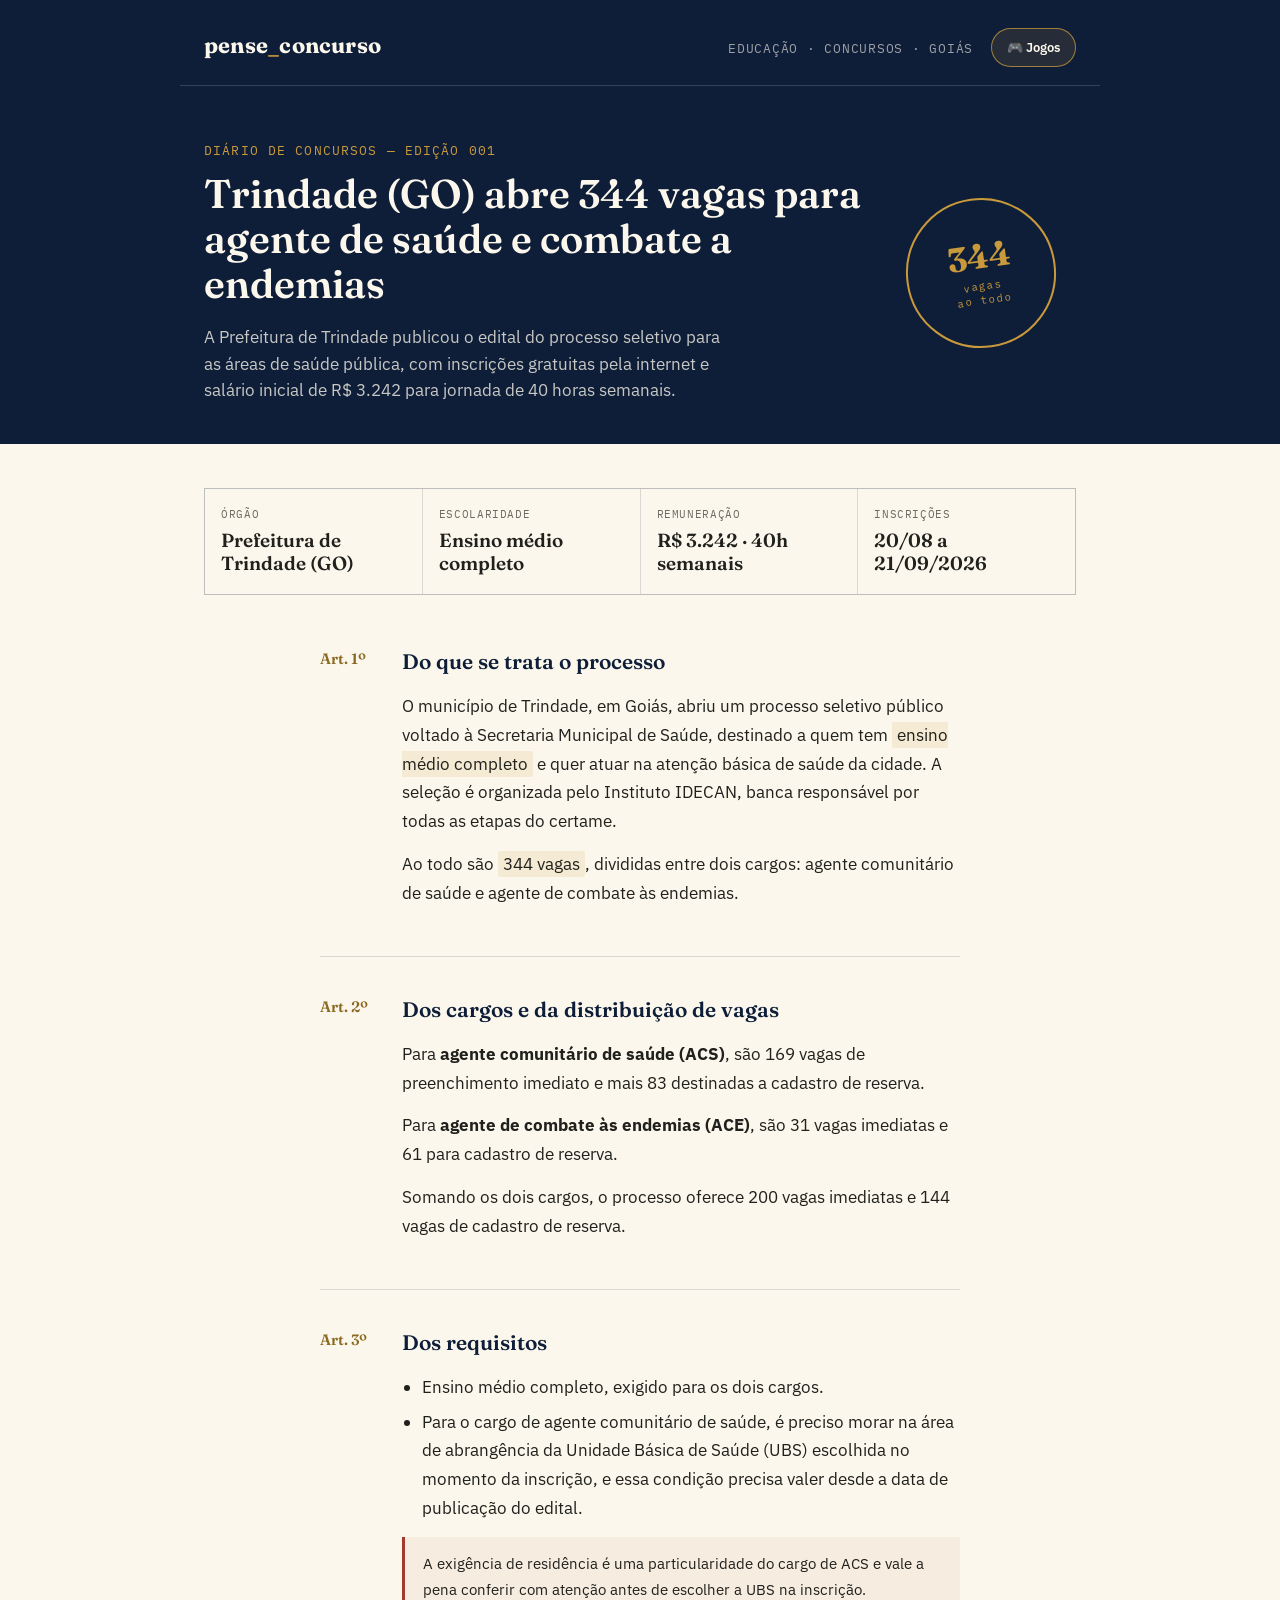
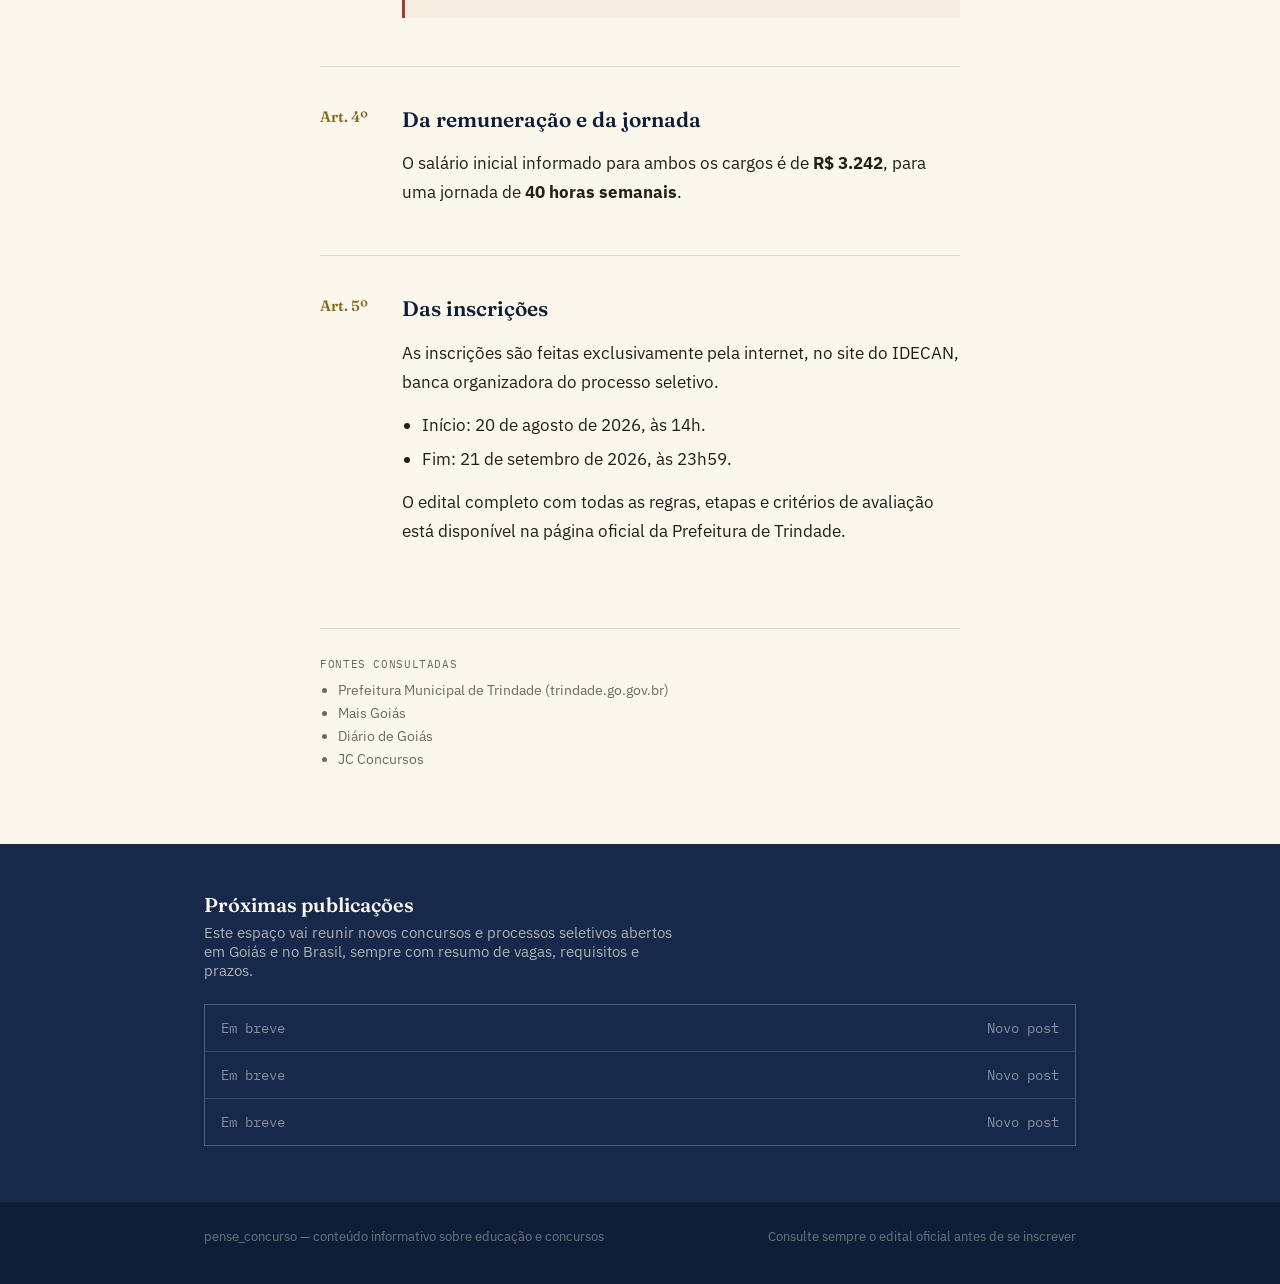
==== index.html @ c3becb6f "preview: botão para mural de jogos" ====
<!DOCTYPE html>
<html lang="pt-BR">
<head>
<meta charset="UTF-8">
<meta name="viewport" content="width=device-width, initial-scale=1.0">
<title>pense_concurso — Trindade (GO) abre 344 vagas para agentes de saúde</title>
<link rel="preconnect" href="https://fonts.googleapis.com">
<link rel="preconnect" href="https://fonts.gstatic.com" crossorigin>
<link href="https://fonts.googleapis.com/css2?family=Fraunces:opsz,wght@9..144,500;9..144,600;9..144,700&family=IBM+Plex+Sans:wght@400;500;600&family=IBM+Plex+Mono:wght@500&display=swap" rel="stylesheet">
<style>
  :root{
    --ink:#0F1E38;
    --ink-light:#16294A;
    --paper:#FBF7EC;
    --paper-dim:#F1ECDC;
    --gold:#C99A3B;
    --gold-dark:#8A6A22;
    --teal:#2F6F63;
    --stamp:#A23B2E;
    --text-dark:#20201C;
    --text-muted:#6B6A63;
    --rule: rgba(15,30,56,0.14);
  }
  *{box-sizing:border-box;}
  body{
    margin:0;
    background:var(--ink);
    color:var(--paper);
    font-family:'IBM Plex Sans', sans-serif;
  }
  a{color:inherit;}

  /* ---------- top bar ---------- */
  .topbar{
    max-width:920px;
    margin:0 auto;
    padding:28px 24px 18px;
    display:flex;
    align-items:baseline;
    justify-content:space-between;
    border-bottom:1px solid rgba(251,247,236,0.16);
  }
  .brand{
    font-family:'Fraunces', serif;
    font-weight:700;
    font-size:22px;
    letter-spacing:0.01em;
  }
  .brand span{color:var(--gold);}
  .top-actions{display:flex;align-items:center;gap:18px}
  .games-link{display:inline-flex;align-items:center;gap:8px;padding:10px 15px;border:1px solid rgba(201,154,59,.75);border-radius:999px;background:rgba(201,154,59,.12);color:var(--paper);font-size:13px;font-weight:600;text-decoration:none;white-space:nowrap;transition:background .15s,transform .15s}
  .games-link:hover,.games-link:focus-visible{background:rgba(201,154,59,.24);transform:translateY(-1px);outline:2px solid var(--gold);outline-offset:2px}
  .tagline{
    font-size:12.5px;
    color:rgba(251,247,236,0.6);
    font-family:'IBM Plex Mono', monospace;
    text-transform:uppercase;
    letter-spacing:0.06em;
  }

  /* ---------- hero ---------- */
  .hero{
    max-width:920px;
    margin:0 auto;
    padding:56px 24px 40px;
    display:grid;
    grid-template-columns:1fr 170px;
    gap:36px;
    align-items:center;
  }
  .eyebrow{
    font-family:'IBM Plex Mono', monospace;
    font-size:12.5px;
    letter-spacing:0.09em;
    text-transform:uppercase;
    color:var(--gold);
    margin:0 0 14px;
  }
  h1{
    font-family:'Fraunces', serif;
    font-weight:600;
    font-size:40px;
    line-height:1.12;
    margin:0 0 18px;
    color:var(--paper);
  }
  .dek{
    font-size:16.5px;
    line-height:1.6;
    color:rgba(251,247,236,0.78);
    margin:0;
    max-width:52ch;
  }
  .stamp{
    width:150px;
    height:150px;
    border-radius:50%;
    border:2.5px solid var(--gold);
    display:flex;
    flex-direction:column;
    align-items:center;
    justify-content:center;
    transform:rotate(-8deg);
    font-family:'IBM Plex Mono', monospace;
    color:var(--gold);
    text-align:center;
    flex-shrink:0;
  }
  .stamp .num{
    font-family:'Fraunces', serif;
    font-weight:700;
    font-size:34px;
    line-height:1;
  }
  .stamp .lbl{
    font-size:10.5px;
    letter-spacing:0.08em;
    margin-top:6px;
  }

  /* ---------- paper section ---------- */
  .paper{
    background:var(--paper);
    color:var(--text-dark);
  }
  .paper-inner{
    max-width:920px;
    margin:0 auto;
    padding:44px 24px 20px;
  }

  /* quick facts strip */
  .facts{
    display:grid;
    grid-template-columns:repeat(4,1fr);
    gap:1px;
    background:var(--rule);
    border:1px solid var(--rule);
    margin-bottom:48px;
  }
  .fact{
    background:var(--paper);
    padding:18px 16px;
  }
  .fact .k{
    font-family:'IBM Plex Mono', monospace;
    font-size:10.5px;
    letter-spacing:0.06em;
    text-transform:uppercase;
    color:var(--text-muted);
    margin-bottom:8px;
  }
  .fact .v{
    font-family:'Fraunces', serif;
    font-weight:600;
    font-size:19px;
    line-height:1.25;
  }

  /* article body, gazette style */
  .article{
    max-width:640px;
    margin:0 auto 8px;
    font-size:16.5px;
    line-height:1.75;
  }
  .article p{margin:0 0 22px;}
  .clause{
    display:grid;
    grid-template-columns:64px 1fr;
    gap:18px;
    margin-bottom:34px;
    padding-bottom:34px;
    border-bottom:1px solid var(--rule);
  }
  .clause:last-child{border-bottom:none;}
  .clause .art{
    font-family:'Fraunces', serif;
    font-weight:600;
    font-size:15px;
    color:var(--gold-dark);
    padding-top:3px;
  }
  .clause h2{
    font-family:'Fraunces', serif;
    font-weight:600;
    font-size:21px;
    margin:0 0 12px;
    color:var(--ink);
  }
  .clause p{margin:0 0 14px;}
  .clause ul{margin:0 0 14px;padding-left:20px;}
  .clause li{margin-bottom:6px;}
  .highlight{
    background:rgba(201,154,59,0.14);
    padding:2px 5px;
    border-radius:2px;
  }
  .callout{
    border-left:3px solid var(--stamp);
    background:rgba(162,59,46,0.06);
    padding:14px 18px;
    font-size:15px;
    color:var(--text-dark);
    margin:0 0 14px;
  }
  .callout b{color:var(--stamp);}

  /* sources */
  .sources{
    max-width:640px;
    margin:0 auto 56px;
    padding-top:28px;
    border-top:1px solid var(--rule);
  }
  .sources .k{
    font-family:'IBM Plex Mono', monospace;
    font-size:10.5px;
    letter-spacing:0.06em;
    text-transform:uppercase;
    color:var(--text-muted);
    margin-bottom:10px;
  }
  .sources ul{margin:0;padding-left:18px;font-size:13.5px;color:var(--text-muted);}
  .sources li{margin-bottom:5px;}

  /* upcoming */
  .upcoming{
    background:var(--ink-light);
    color:var(--paper);
  }
  .upcoming-inner{
    max-width:920px;
    margin:0 auto;
    padding:48px 24px 56px;
  }
  .upcoming h3{
    font-family:'Fraunces', serif;
    font-weight:600;
    font-size:20px;
    margin:0 0 6px;
  }
  .upcoming p{
    font-size:14.5px;
    color:rgba(251,247,236,0.66);
    margin:0 0 24px;
    max-width:52ch;
  }
  .ghost-list{
    display:grid;
    gap:1px;
    background:rgba(251,247,236,0.14);
    border:1px solid rgba(251,247,236,0.14);
  }
  .ghost-row{
    background:var(--ink-light);
    padding:14px 16px;
    display:flex;
    justify-content:space-between;
    font-size:13.5px;
    color:rgba(251,247,236,0.5);
    font-family:'IBM Plex Mono', monospace;
  }

  footer{
    max-width:920px;
    margin:0 auto;
    padding:26px 24px 40px;
    font-size:12.5px;
    color:rgba(251,247,236,0.4);
    display:flex;
    justify-content:space-between;
    flex-wrap:wrap;
    gap:10px;
  }

  @media (max-width:640px){
    .topbar{align-items:center;gap:12px}.top-actions{gap:10px}.tagline{font-size:10px}.games-link{padding:9px 11px;font-size:12px}.hero{grid-template-columns:1fr;}
    .stamp{transform:rotate(-6deg);width:120px;height:120px;}
    .stamp .num{font-size:26px;}
    h1{font-size:30px;}
    .facts{grid-template-columns:repeat(2,1fr);}
    .clause{grid-template-columns:1fr;gap:6px;}
  }
</style>
</head>
<body>

  <div class="topbar">
    <div>
      <div class="brand">pense<span>_</span>concurso</div>
    </div>
    <div class="top-actions">
      <div class="tagline">Educação · Concursos · Goiás</div>
      <a class="games-link" href="https://pense-concurso-link-bio-git-preview-mural-jo-bfaecd-fenix-blast.vercel.app/" target="_blank" rel="noopener noreferrer">🎮 Jogos</a>
    </div>
  </div>

  <div class="hero">
    <div>
      <p class="eyebrow">Diário de concursos — edição 001</p>
      <h1>Trindade (GO) abre 344 vagas para agente de saúde e combate a endemias</h1>
      <p class="dek">A Prefeitura de Trindade publicou o edital do processo seletivo para as áreas de saúde pública, com inscrições gratuitas pela internet e salário inicial de R$ 3.242 para jornada de 40 horas semanais.</p>
    </div>
    <div class="stamp">
      <div class="num">344</div>
      <div class="lbl">vagas<br>ao todo</div>
    </div>
  </div>

  <div class="paper">
    <div class="paper-inner">

      <div class="facts">
        <div class="fact"><div class="k">Órgão</div><div class="v">Prefeitura de Trindade (GO)</div></div>
        <div class="fact"><div class="k">Escolaridade</div><div class="v">Ensino médio completo</div></div>
        <div class="fact"><div class="k">Remuneração</div><div class="v">R$ 3.242 · 40h semanais</div></div>
        <div class="fact"><div class="k">Inscrições</div><div class="v">20/08 a 21/09/2026</div></div>
      </div>

      <div class="article">

        <div class="clause">
          <div class="art">Art. 1º</div>
          <div>
            <h2>Do que se trata o processo</h2>
            <p>O município de Trindade, em Goiás, abriu um processo seletivo público voltado à Secretaria Municipal de Saúde, destinado a quem tem <span class="highlight">ensino médio completo</span> e quer atuar na atenção básica de saúde da cidade. A seleção é organizada pelo Instituto IDECAN, banca responsável por todas as etapas do certame.</p>
            <p>Ao todo são <span class="highlight">344 vagas</span>, divididas entre dois cargos: agente comunitário de saúde e agente de combate às endemias.</p>
          </div>
        </div>

        <div class="clause">
          <div class="art">Art. 2º</div>
          <div>
            <h2>Dos cargos e da distribuição de vagas</h2>
            <p>Para <b>agente comunitário de saúde (ACS)</b>, são 169 vagas de preenchimento imediato e mais 83 destinadas a cadastro de reserva.</p>
            <p>Para <b>agente de combate às endemias (ACE)</b>, são 31 vagas imediatas e 61 para cadastro de reserva.</p>
            <p>Somando os dois cargos, o processo oferece 200 vagas imediatas e 144 vagas de cadastro de reserva.</p>
          </div>
        </div>

        <div class="clause">
          <div class="art">Art. 3º</div>
          <div>
            <h2>Dos requisitos</h2>
            <ul>
              <li>Ensino médio completo, exigido para os dois cargos.</li>
              <li>Para o cargo de agente comunitário de saúde, é preciso morar na área de abrangência da Unidade Básica de Saúde (UBS) escolhida no momento da inscrição, e essa condição precisa valer desde a data de publicação do edital.</li>
            </ul>
            <div class="callout">A exigência de residência é uma particularidade do cargo de ACS e vale a pena conferir com atenção antes de escolher a UBS na inscrição.</div>
          </div>
        </div>

        <div class="clause">
          <div class="art">Art. 4º</div>
          <div>
            <h2>Da remuneração e da jornada</h2>
            <p>O salário inicial informado para ambos os cargos é de <b>R$ 3.242</b>, para uma jornada de <b>40 horas semanais</b>.</p>
          </div>
        </div>

        <div class="clause">
          <div class="art">Art. 5º</div>
          <div>
            <h2>Das inscrições</h2>
            <p>As inscrições são feitas exclusivamente pela internet, no site do IDECAN, banca organizadora do processo seletivo.</p>
            <ul>
              <li>Início: 20 de agosto de 2026, às 14h.</li>
              <li>Fim: 21 de setembro de 2026, às 23h59.</li>
            </ul>
            <p>O edital completo com todas as regras, etapas e critérios de avaliação está disponível na página oficial da Prefeitura de Trindade.</p>
          </div>
        </div>

      </div>

      <div class="sources">
        <div class="k">Fontes consultadas</div>
        <ul>
          <li>Prefeitura Municipal de Trindade (trindade.go.gov.br)</li>
          <li>Mais Goiás</li>
          <li>Diário de Goiás</li>
          <li>JC Concursos</li>
        </ul>
      </div>

    </div>
  </div>

  <div class="upcoming">
    <div class="upcoming-inner">
      <h3>Próximas publicações</h3>
      <p>Este espaço vai reunir novos concursos e processos seletivos abertos em Goiás e no Brasil, sempre com resumo de vagas, requisitos e prazos.</p>
      <div class="ghost-list">
        <div class="ghost-row"><span>Em breve</span><span>Novo post</span></div>
        <div class="ghost-row"><span>Em breve</span><span>Novo post</span></div>
        <div class="ghost-row"><span>Em breve</span><span>Novo post</span></div>
      </div>
    </div>
  </div>

  <footer>
    <span>pense_concurso — conteúdo informativo sobre educação e concursos</span>
    <span>Consulte sempre o edital oficial antes de se inscrever</span>
  </footer>

</body>
</html>
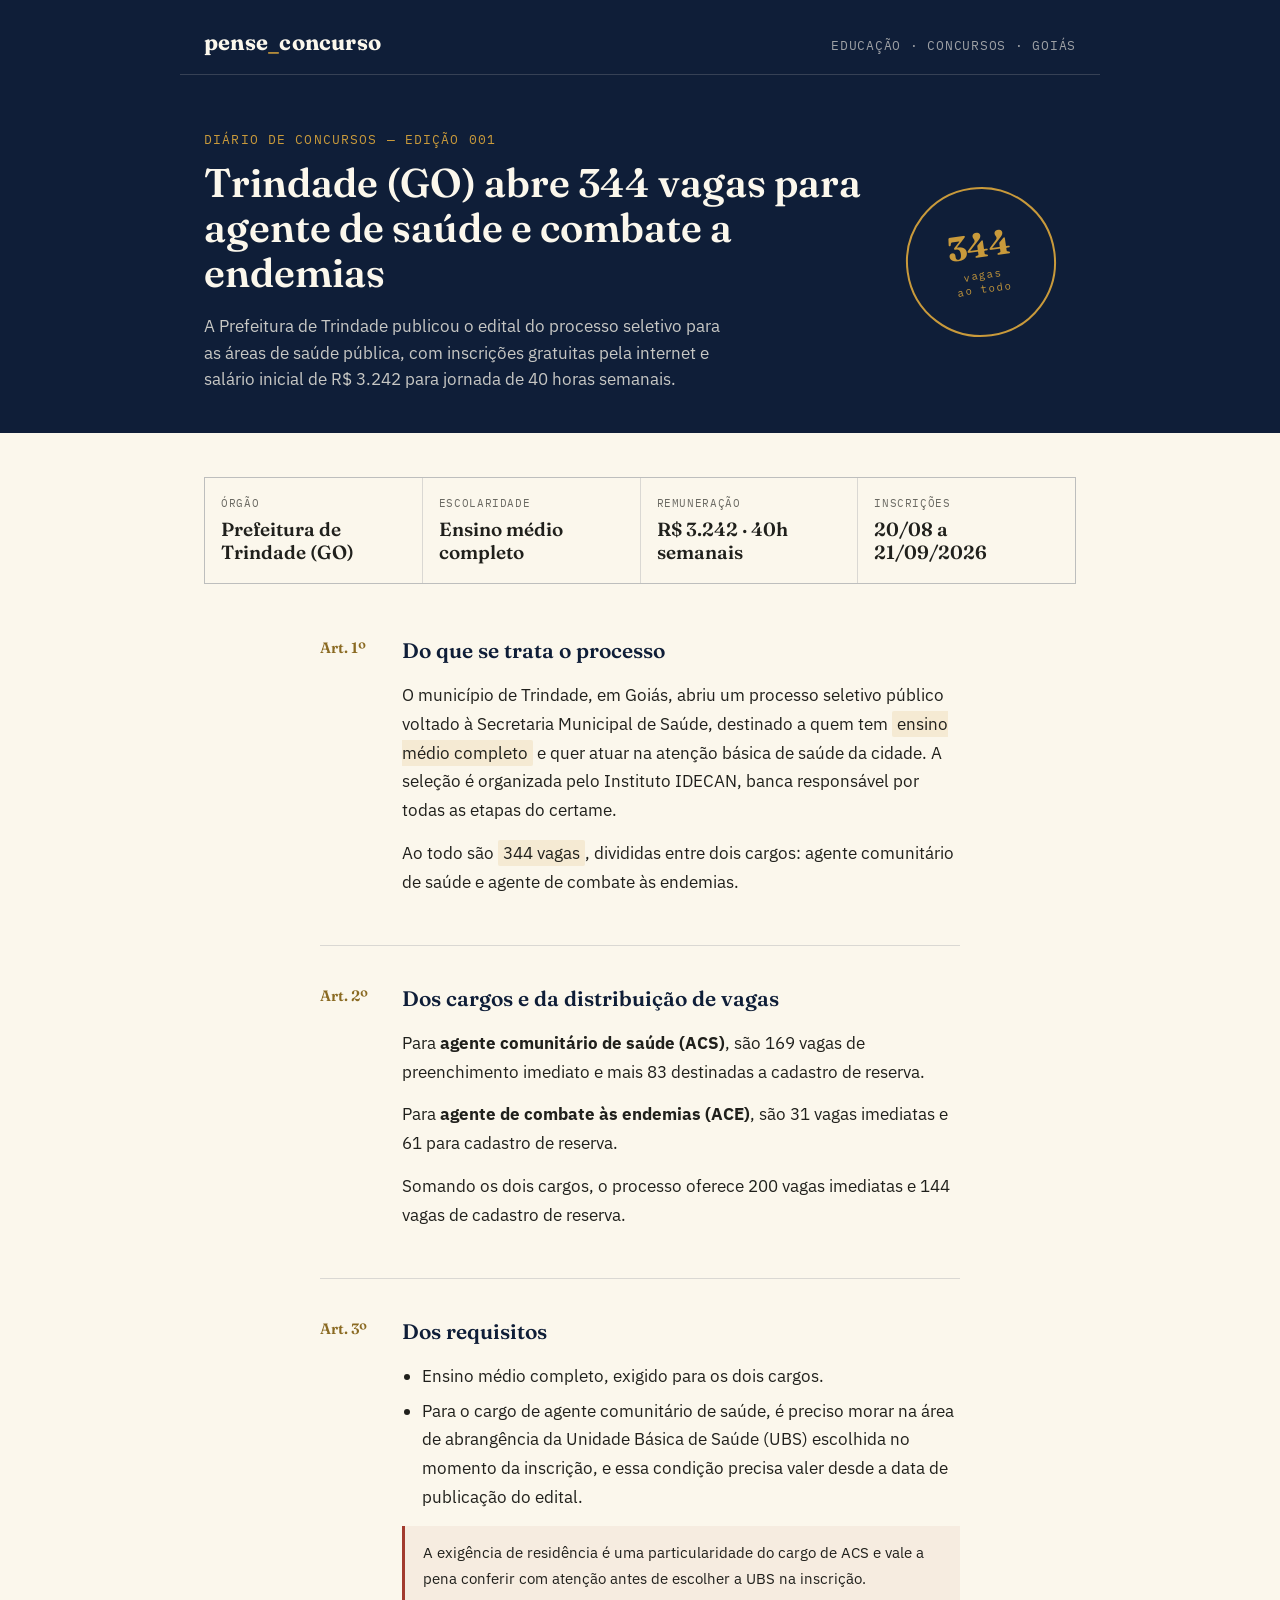
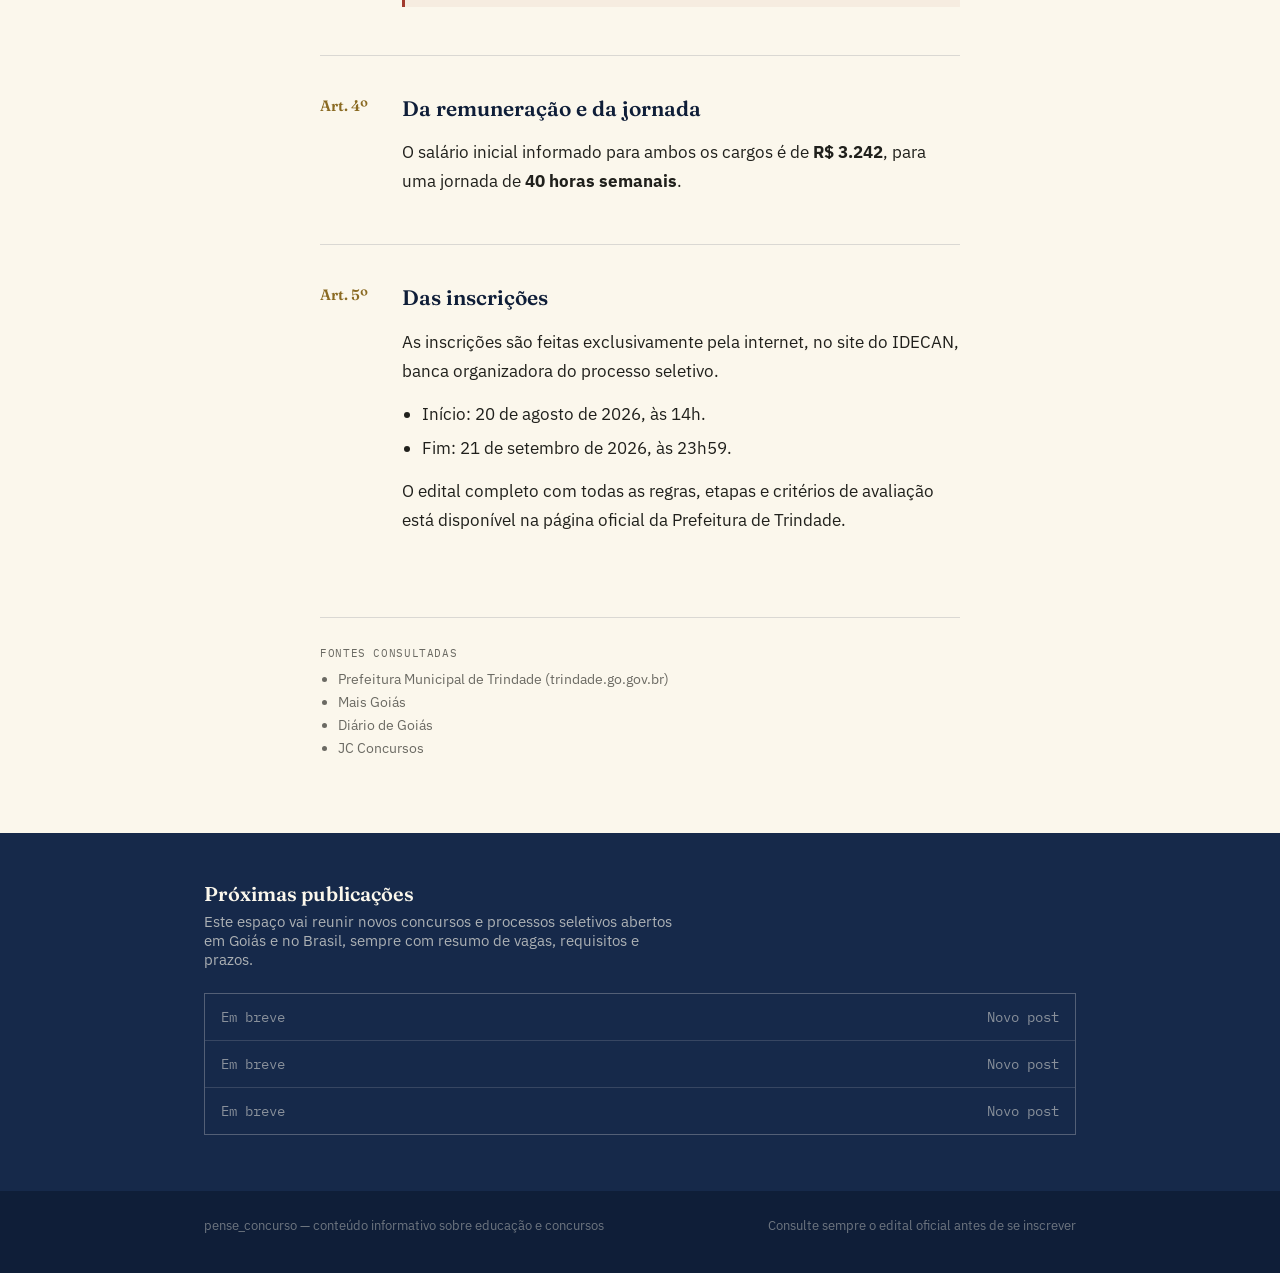
==== commit 096f4e34: "Add Cloudflare Web Analytics beacon" ====
--- a/index.html
+++ b/index.html
@@ -47,9 +47,6 @@
     letter-spacing:0.01em;
   }
   .brand span{color:var(--gold);}
-  .top-actions{display:flex;align-items:center;gap:18px}
-  .games-link{display:inline-flex;align-items:center;gap:8px;padding:10px 15px;border:1px solid rgba(201,154,59,.75);border-radius:999px;background:rgba(201,154,59,.12);color:var(--paper);font-size:13px;font-weight:600;text-decoration:none;white-space:nowrap;transition:background .15s,transform .15s}
-  .games-link:hover,.games-link:focus-visible{background:rgba(201,154,59,.24);transform:translateY(-1px);outline:2px solid var(--gold);outline-offset:2px}
   .tagline{
     font-size:12.5px;
     color:rgba(251,247,236,0.6);
@@ -275,7 +272,7 @@
   }
 
   @media (max-width:640px){
-    .topbar{align-items:center;gap:12px}.top-actions{gap:10px}.tagline{font-size:10px}.games-link{padding:9px 11px;font-size:12px}.hero{grid-template-columns:1fr;}
+    .hero{grid-template-columns:1fr;}
     .stamp{transform:rotate(-6deg);width:120px;height:120px;}
     .stamp .num{font-size:26px;}
     h1{font-size:30px;}
@@ -283,6 +280,7 @@
     .clause{grid-template-columns:1fr;gap:6px;}
   }
 </style>
+<!-- Cloudflare Web Analytics --><script type='module' src='https://static.cloudflareinsights.com/beacon.min.js' data-cf-beacon='{"token": "49c7e5d6283848708173839c3e692943"}'></script><!-- End Cloudflare Web Analytics -->
 </head>
 <body>
 
@@ -290,10 +288,7 @@
     <div>
       <div class="brand">pense<span>_</span>concurso</div>
     </div>
-    <div class="top-actions">
-      <div class="tagline">Educação · Concursos · Goiás</div>
-      <a class="games-link" href="https://pense-concurso-link-bio-git-preview-mural-jo-bfaecd-fenix-blast.vercel.app/" target="_blank" rel="noopener noreferrer">🎮 Jogos</a>
-    </div>
+    <div class="tagline">Educação · Concursos · Goiás</div>
   </div>
 
   <div class="hero">
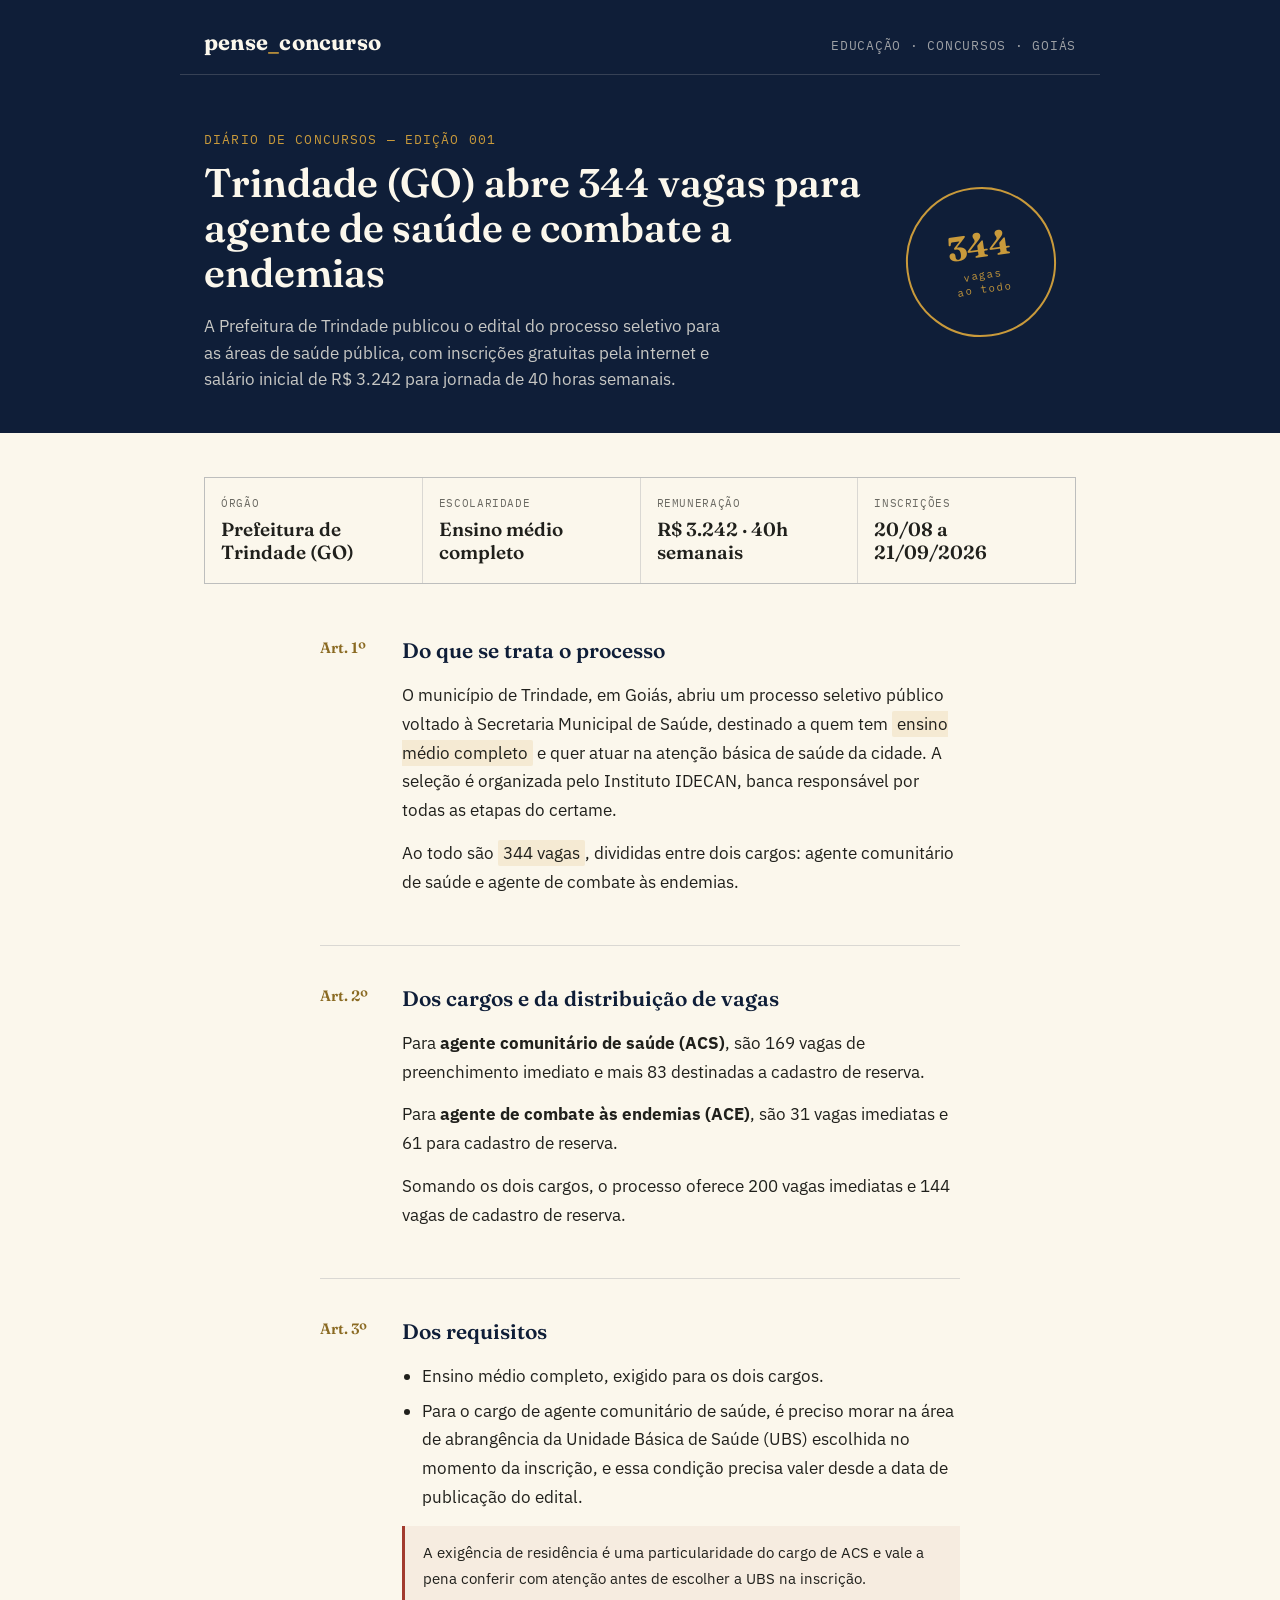
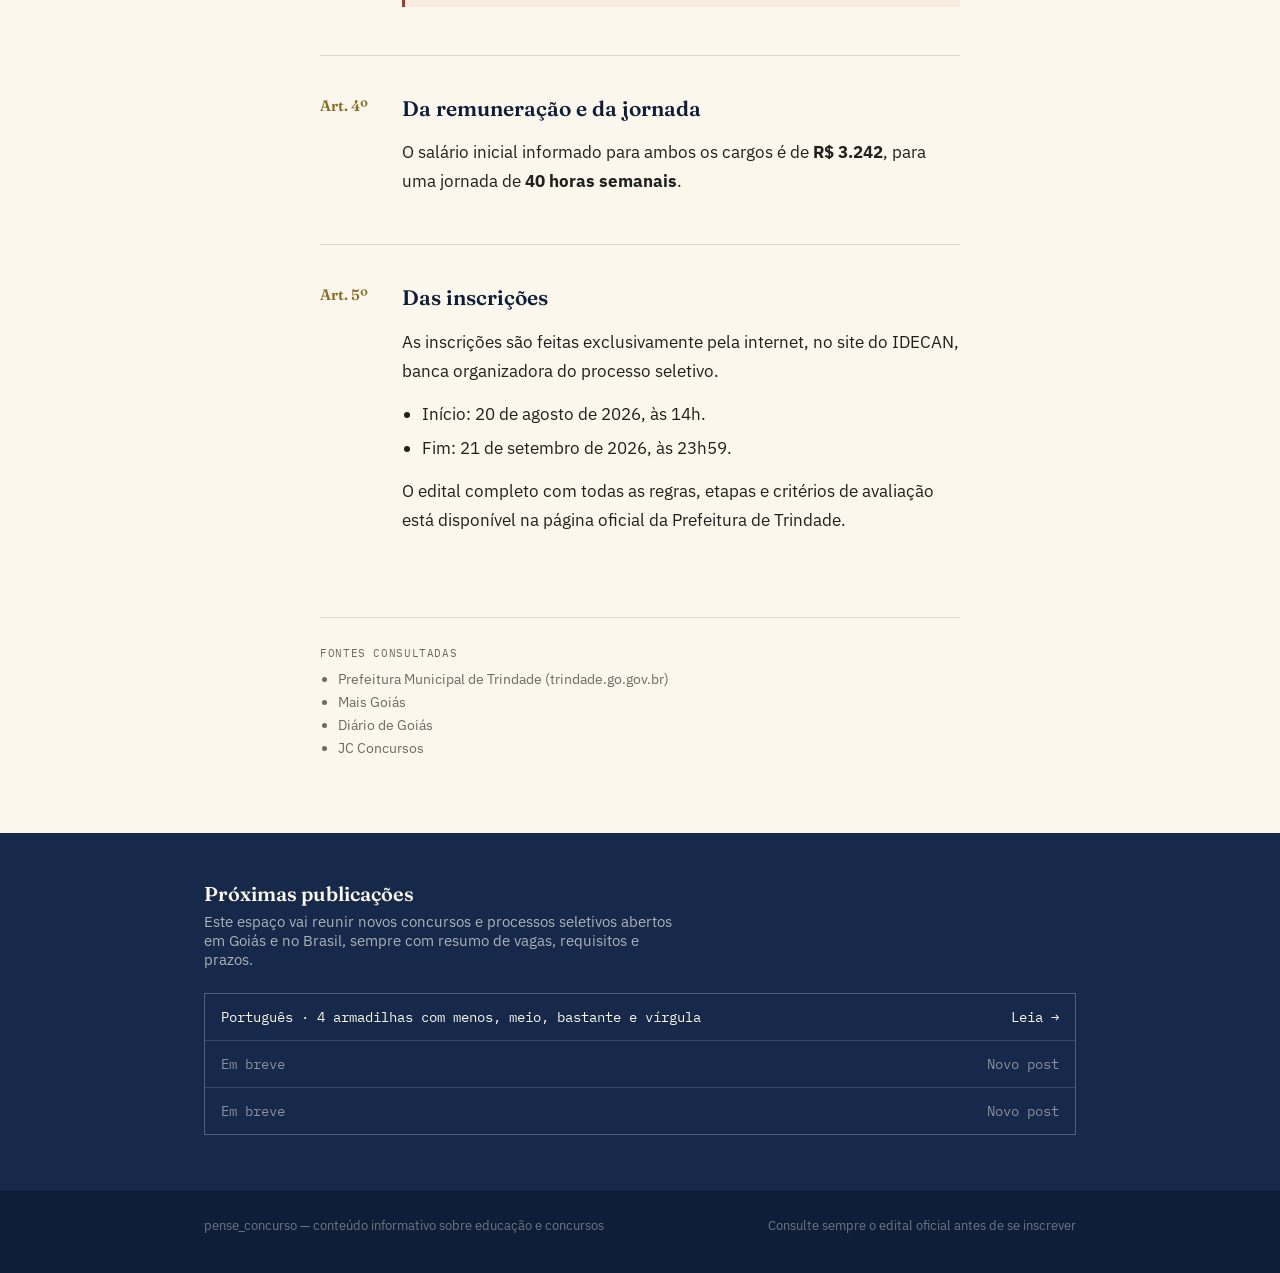
==== commit dcf008c1: "Add Portuguese grammar article for concursos" ====
--- a/index.html
+++ b/index.html
@@ -254,10 +254,15 @@
     padding:14px 16px;
     display:flex;
     justify-content:space-between;
+    gap:12px;
     font-size:13.5px;
     color:rgba(251,247,236,0.5);
     font-family:'IBM Plex Mono', monospace;
   }
+  .ghost-row.article-link{color:var(--paper);text-decoration:none;}
+  .ghost-row.article-link span:first-child{min-width:0;}
+  .ghost-row.article-link:hover{color:var(--gold);}
+  .ghost-row.article-link:focus-visible{outline:2px solid var(--gold);outline-offset:3px;}
 
   footer{
     max-width:920px;
@@ -387,7 +392,7 @@
       <h3>Próximas publicações</h3>
       <p>Este espaço vai reunir novos concursos e processos seletivos abertos em Goiás e no Brasil, sempre com resumo de vagas, requisitos e prazos.</p>
       <div class="ghost-list">
-        <div class="ghost-row"><span>Em breve</span><span>Novo post</span></div>
+        <a class="ghost-row article-link" href="adverbios-concursos.html"><span>Português · 4 armadilhas com menos, meio, bastante e vírgula</span><span>Leia →</span></a>
         <div class="ghost-row"><span>Em breve</span><span>Novo post</span></div>
         <div class="ghost-row"><span>Em breve</span><span>Novo post</span></div>
       </div>
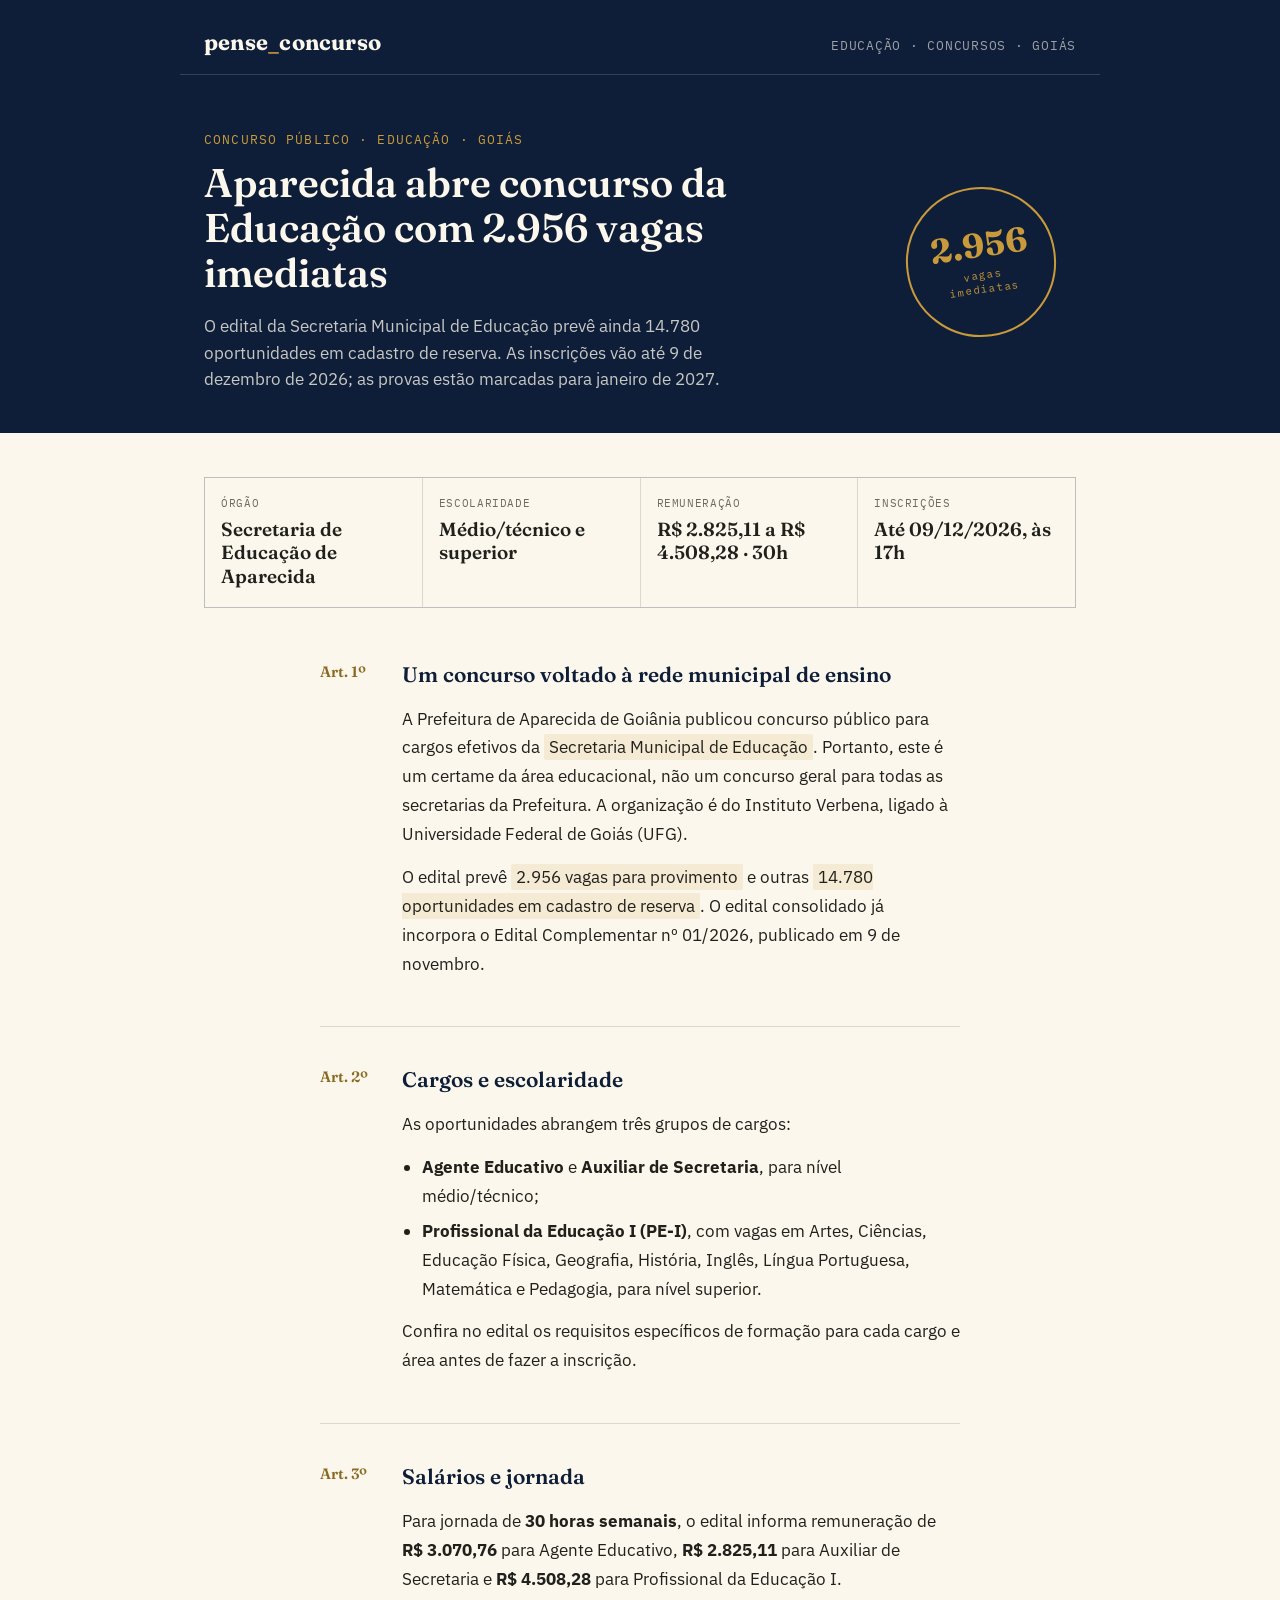
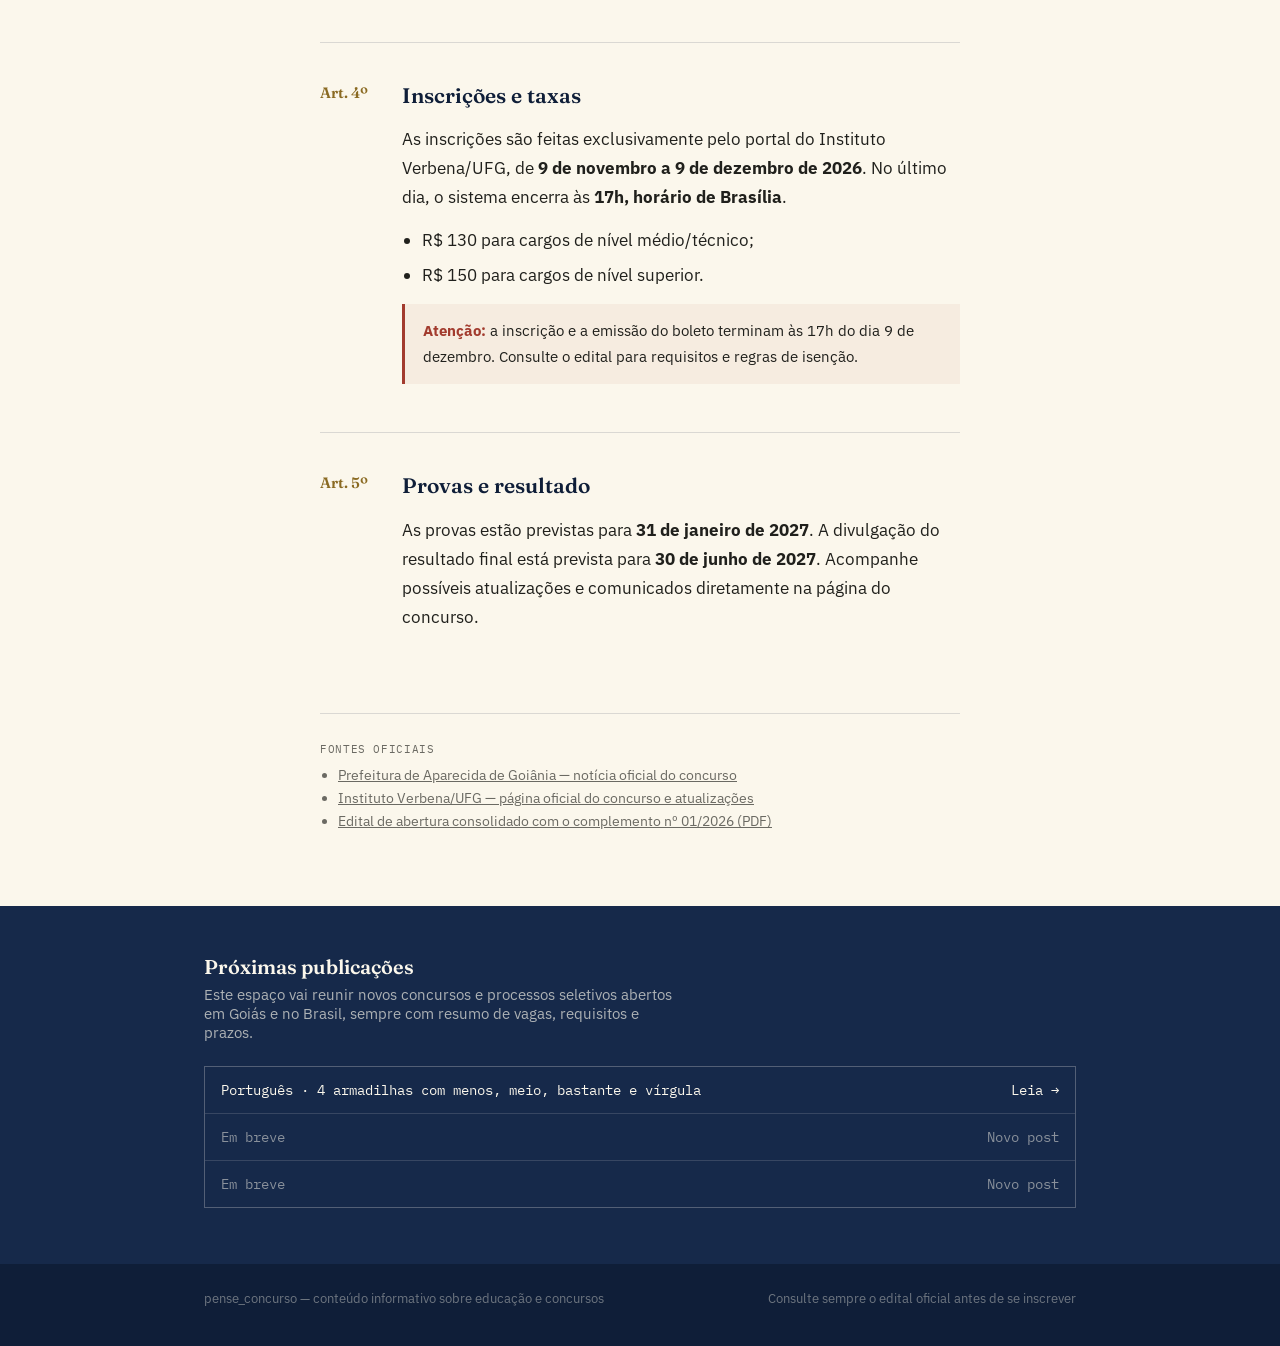
==== commit 1c7b0ff4: "Replace Trindade news with Aparecida education contest" ====
--- a/index.html
+++ b/index.html
@@ -3,7 +3,7 @@
 <head>
 <meta charset="UTF-8">
 <meta name="viewport" content="width=device-width, initial-scale=1.0">
-<title>pense_concurso — Trindade (GO) abre 344 vagas para agentes de saúde</title>
+<title>Concurso da Educação de Aparecida de Goiânia — Pense Concurso</title>
 <link rel="preconnect" href="https://fonts.googleapis.com">
 <link rel="preconnect" href="https://fonts.gstatic.com" crossorigin>
 <link href="https://fonts.googleapis.com/css2?family=Fraunces:opsz,wght@9..144,500;9..144,600;9..144,700&family=IBM+Plex+Sans:wght@400;500;600&family=IBM+Plex+Mono:wght@500&display=swap" rel="stylesheet">
@@ -298,13 +298,13 @@
 
   <div class="hero">
     <div>
-      <p class="eyebrow">Diário de concursos — edição 001</p>
-      <h1>Trindade (GO) abre 344 vagas para agente de saúde e combate a endemias</h1>
-      <p class="dek">A Prefeitura de Trindade publicou o edital do processo seletivo para as áreas de saúde pública, com inscrições gratuitas pela internet e salário inicial de R$ 3.242 para jornada de 40 horas semanais.</p>
+      <p class="eyebrow">Concurso público · Educação · Goiás</p>
+      <h1>Aparecida abre concurso da Educação com 2.956 vagas imediatas</h1>
+      <p class="dek">O edital da Secretaria Municipal de Educação prevê ainda 14.780 oportunidades em cadastro de reserva. As inscrições vão até 9 de dezembro de 2026; as provas estão marcadas para janeiro de 2027.</p>
     </div>
     <div class="stamp">
-      <div class="num">344</div>
-      <div class="lbl">vagas<br>ao todo</div>
+      <div class="num">2.956</div>
+      <div class="lbl">vagas<br>imediatas</div>
     </div>
   </div>
 
@@ -312,10 +312,10 @@
     <div class="paper-inner">
 
       <div class="facts">
-        <div class="fact"><div class="k">Órgão</div><div class="v">Prefeitura de Trindade (GO)</div></div>
-        <div class="fact"><div class="k">Escolaridade</div><div class="v">Ensino médio completo</div></div>
-        <div class="fact"><div class="k">Remuneração</div><div class="v">R$ 3.242 · 40h semanais</div></div>
-        <div class="fact"><div class="k">Inscrições</div><div class="v">20/08 a 21/09/2026</div></div>
+        <div class="fact"><div class="k">Órgão</div><div class="v">Secretaria de Educação de Aparecida</div></div>
+        <div class="fact"><div class="k">Escolaridade</div><div class="v">Médio/técnico e superior</div></div>
+        <div class="fact"><div class="k">Remuneração</div><div class="v">R$ 2.825,11 a R$ 4.508,28 · 30h</div></div>
+        <div class="fact"><div class="k">Inscrições</div><div class="v">Até 09/12/2026, às 17h</div></div>
       </div>
 
       <div class="article">
@@ -323,64 +323,62 @@
         <div class="clause">
           <div class="art">Art. 1º</div>
           <div>
-            <h2>Do que se trata o processo</h2>
-            <p>O município de Trindade, em Goiás, abriu um processo seletivo público voltado à Secretaria Municipal de Saúde, destinado a quem tem <span class="highlight">ensino médio completo</span> e quer atuar na atenção básica de saúde da cidade. A seleção é organizada pelo Instituto IDECAN, banca responsável por todas as etapas do certame.</p>
-            <p>Ao todo são <span class="highlight">344 vagas</span>, divididas entre dois cargos: agente comunitário de saúde e agente de combate às endemias.</p>
+            <h2>Um concurso voltado à rede municipal de ensino</h2>
+            <p>A Prefeitura de Aparecida de Goiânia publicou concurso público para cargos efetivos da <span class="highlight">Secretaria Municipal de Educação</span>. Portanto, este é um certame da área educacional, não um concurso geral para todas as secretarias da Prefeitura. A organização é do Instituto Verbena, ligado à Universidade Federal de Goiás (UFG).</p>
+            <p>O edital prevê <span class="highlight">2.956 vagas para provimento</span> e outras <span class="highlight">14.780 oportunidades em cadastro de reserva</span>. O edital consolidado já incorpora o Edital Complementar nº 01/2026, publicado em 9 de novembro.</p>
           </div>
         </div>
 
         <div class="clause">
           <div class="art">Art. 2º</div>
           <div>
-            <h2>Dos cargos e da distribuição de vagas</h2>
-            <p>Para <b>agente comunitário de saúde (ACS)</b>, são 169 vagas de preenchimento imediato e mais 83 destinadas a cadastro de reserva.</p>
-            <p>Para <b>agente de combate às endemias (ACE)</b>, são 31 vagas imediatas e 61 para cadastro de reserva.</p>
-            <p>Somando os dois cargos, o processo oferece 200 vagas imediatas e 144 vagas de cadastro de reserva.</p>
+            <h2>Cargos e escolaridade</h2>
+            <p>As oportunidades abrangem três grupos de cargos:</p>
+            <ul>
+              <li><b>Agente Educativo</b> e <b>Auxiliar de Secretaria</b>, para nível médio/técnico;</li>
+              <li><b>Profissional da Educação I (PE-I)</b>, com vagas em Artes, Ciências, Educação Física, Geografia, História, Inglês, Língua Portuguesa, Matemática e Pedagogia, para nível superior.</li>
+            </ul>
+            <p>Confira no edital os requisitos específicos de formação para cada cargo e área antes de fazer a inscrição.</p>
           </div>
         </div>
 
         <div class="clause">
           <div class="art">Art. 3º</div>
           <div>
-            <h2>Dos requisitos</h2>
-            <ul>
-              <li>Ensino médio completo, exigido para os dois cargos.</li>
-              <li>Para o cargo de agente comunitário de saúde, é preciso morar na área de abrangência da Unidade Básica de Saúde (UBS) escolhida no momento da inscrição, e essa condição precisa valer desde a data de publicação do edital.</li>
-            </ul>
-            <div class="callout">A exigência de residência é uma particularidade do cargo de ACS e vale a pena conferir com atenção antes de escolher a UBS na inscrição.</div>
+            <h2>Salários e jornada</h2>
+            <p>Para jornada de <b>30 horas semanais</b>, o edital informa remuneração de <b>R$ 3.070,76</b> para Agente Educativo, <b>R$ 2.825,11</b> para Auxiliar de Secretaria e <b>R$ 4.508,28</b> para Profissional da Educação I.</p>
           </div>
         </div>
 
         <div class="clause">
           <div class="art">Art. 4º</div>
           <div>
-            <h2>Da remuneração e da jornada</h2>
-            <p>O salário inicial informado para ambos os cargos é de <b>R$ 3.242</b>, para uma jornada de <b>40 horas semanais</b>.</p>
+            <h2>Inscrições e taxas</h2>
+            <p>As inscrições são feitas exclusivamente pelo portal do Instituto Verbena/UFG, de <b>9 de novembro a 9 de dezembro de 2026</b>. No último dia, o sistema encerra às <b>17h, horário de Brasília</b>.</p>
+            <ul>
+              <li>R$ 130 para cargos de nível médio/técnico;</li>
+              <li>R$ 150 para cargos de nível superior.</li>
+            </ul>
+            <div class="callout"><b>Atenção:</b> a inscrição e a emissão do boleto terminam às 17h do dia 9 de dezembro. Consulte o edital para requisitos e regras de isenção.</div>
           </div>
         </div>
 
         <div class="clause">
           <div class="art">Art. 5º</div>
           <div>
-            <h2>Das inscrições</h2>
-            <p>As inscrições são feitas exclusivamente pela internet, no site do IDECAN, banca organizadora do processo seletivo.</p>
-            <ul>
-              <li>Início: 20 de agosto de 2026, às 14h.</li>
-              <li>Fim: 21 de setembro de 2026, às 23h59.</li>
-            </ul>
-            <p>O edital completo com todas as regras, etapas e critérios de avaliação está disponível na página oficial da Prefeitura de Trindade.</p>
+            <h2>Provas e resultado</h2>
+            <p>As provas estão previstas para <b>31 de janeiro de 2027</b>. A divulgação do resultado final está prevista para <b>30 de junho de 2027</b>. Acompanhe possíveis atualizações e comunicados diretamente na página do concurso.</p>
           </div>
         </div>
 
       </div>
 
       <div class="sources">
-        <div class="k">Fontes consultadas</div>
+        <div class="k">Fontes oficiais</div>
         <ul>
-          <li>Prefeitura Municipal de Trindade (trindade.go.gov.br)</li>
-          <li>Mais Goiás</li>
-          <li>Diário de Goiás</li>
-          <li>JC Concursos</li>
+          <li><a href="https://aparecida.go.gov.br/publicado-edital-do-concurso-da-educacao-de-aparecida-de-goiania" target="_blank" rel="noopener noreferrer">Prefeitura de Aparecida de Goiânia — notícia oficial do concurso</a></li>
+          <li><a href="https://sistemas.institutoverbena.ufg.br/2026/concurso-prefeitura-aparecida-de-goiania-educacao/" target="_blank" rel="noopener noreferrer">Instituto Verbena/UFG — página oficial do concurso e atualizações</a></li>
+          <li><a href="https://sistemas.institutoverbena.ufg.br/2026/concurso-prefeitura-aparecida-de-goiania-educacao/sistema/arquivos/editais/Edital_Consolidado_Concurso_P%C3%BAblico_da_Secretaria_de_Educa%C3%A7%C3%A3o_da_Prefeitura_Municipal_de_Aparecida_de_Goi%C3%A2nia-GO.pdf" target="_blank" rel="noopener noreferrer">Edital de abertura consolidado com o complemento nº 01/2026 (PDF)</a></li>
         </ul>
       </div>
 
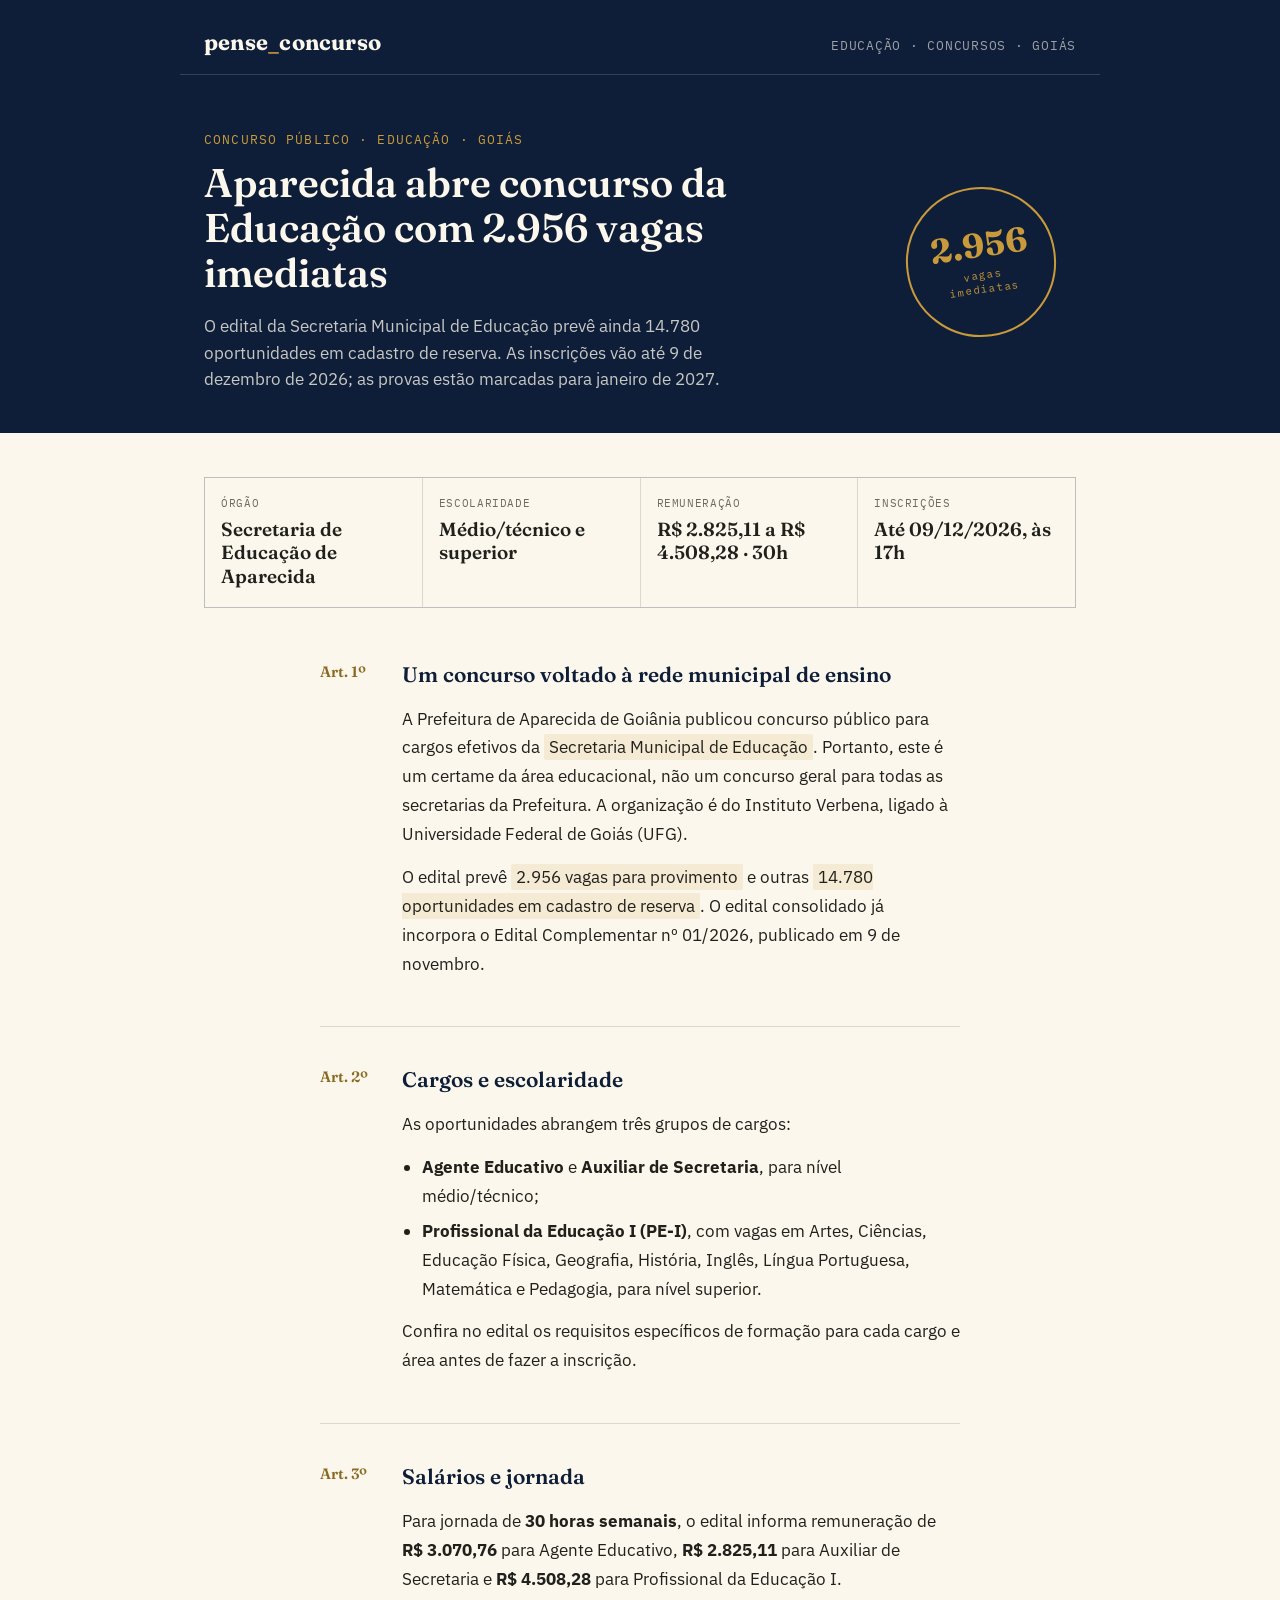
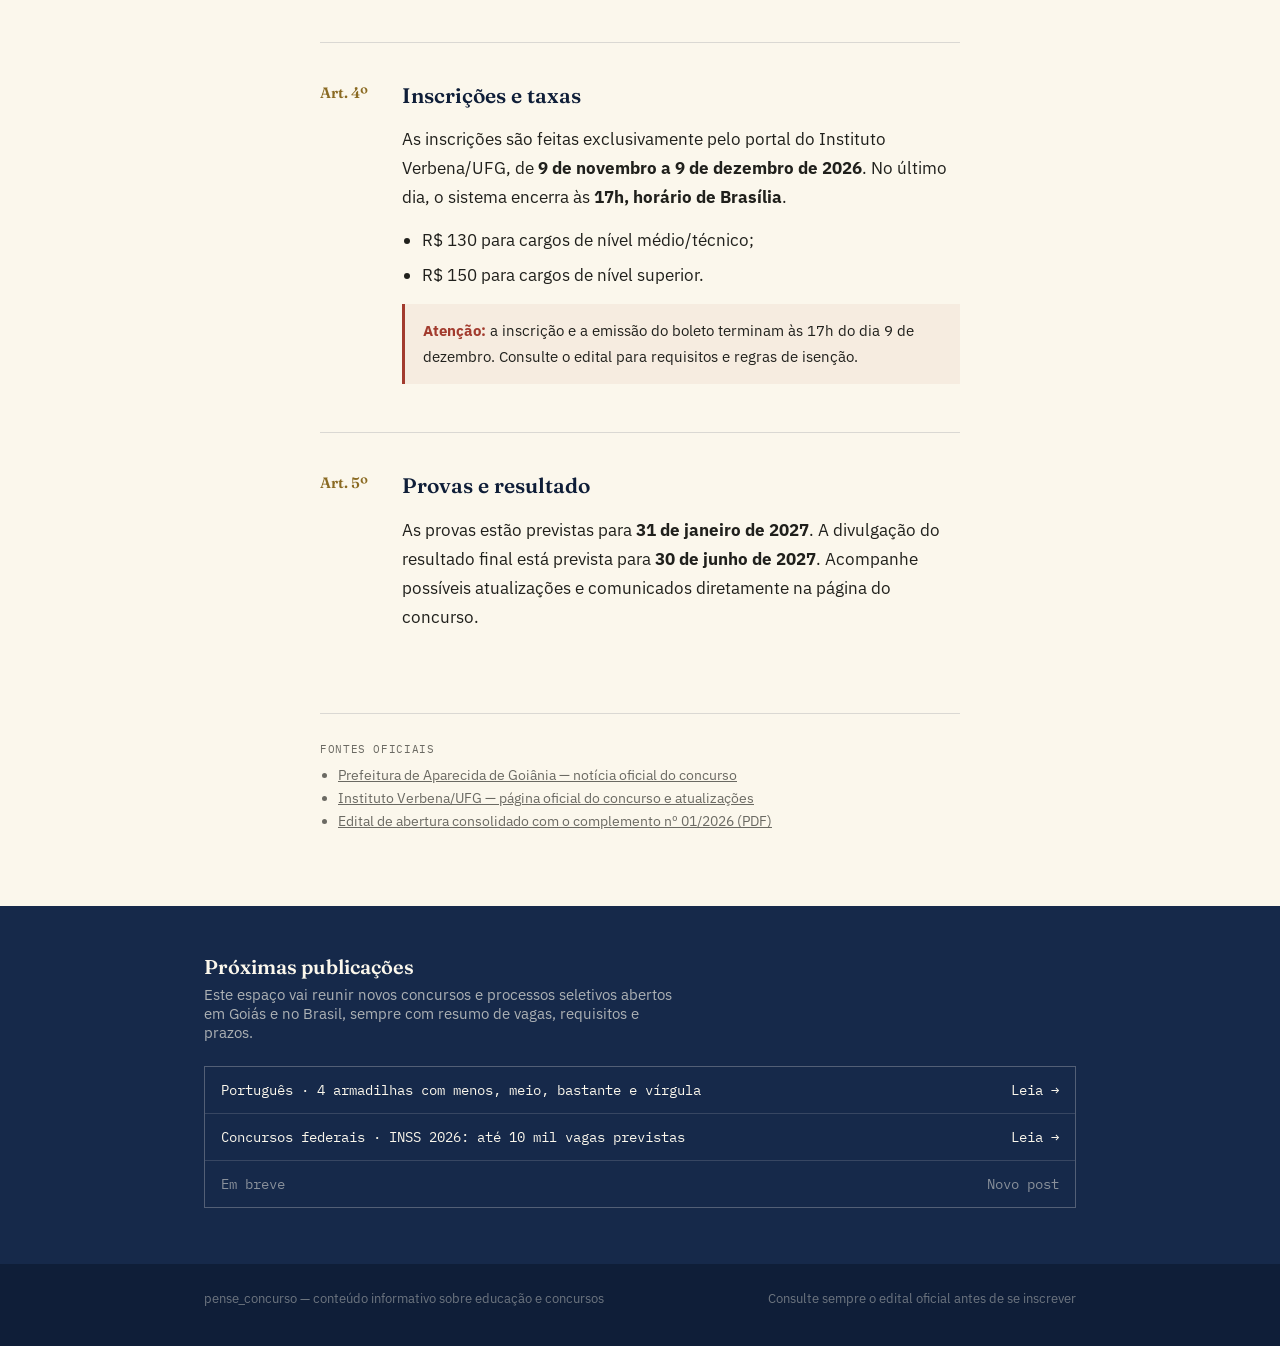
==== commit fe9c06af: "Improve SEO metadata and crawlability" ====
--- a/index.html
+++ b/index.html
@@ -3,7 +3,8 @@
 <head>
 <meta charset="UTF-8">
 <meta name="viewport" content="width=device-width, initial-scale=1.0">
-<title>Concurso da Educação de Aparecida de Goiânia — Pense Concurso</title>
+<title>Concurso da Educação de Aparecida de Goiânia: 2.956 vagas | Pense Concurso</title>
+<meta name="description" content="Veja vagas, cargos, salários, inscrições até 9 de dezembro de 2026 e datas das provas do concurso da Educação de Aparecida de Goiânia.">
 <link rel="preconnect" href="https://fonts.googleapis.com">
 <link rel="preconnect" href="https://fonts.gstatic.com" crossorigin>
 <link href="https://fonts.googleapis.com/css2?family=Fraunces:opsz,wght@9..144,500;9..144,600;9..144,700&family=IBM+Plex+Sans:wght@400;500;600&family=IBM+Plex+Mono:wght@500&display=swap" rel="stylesheet">
@@ -391,7 +392,7 @@
       <p>Este espaço vai reunir novos concursos e processos seletivos abertos em Goiás e no Brasil, sempre com resumo de vagas, requisitos e prazos.</p>
       <div class="ghost-list">
         <a class="ghost-row article-link" href="adverbios-concursos.html"><span>Português · 4 armadilhas com menos, meio, bastante e vírgula</span><span>Leia →</span></a>
-        <div class="ghost-row"><span>Em breve</span><span>Novo post</span></div>
+        <a class="ghost-row article-link" href="inss2026.html"><span>Concursos federais · INSS 2026: até 10 mil vagas previstas</span><span>Leia →</span></a>
         <div class="ghost-row"><span>Em breve</span><span>Novo post</span></div>
       </div>
     </div>
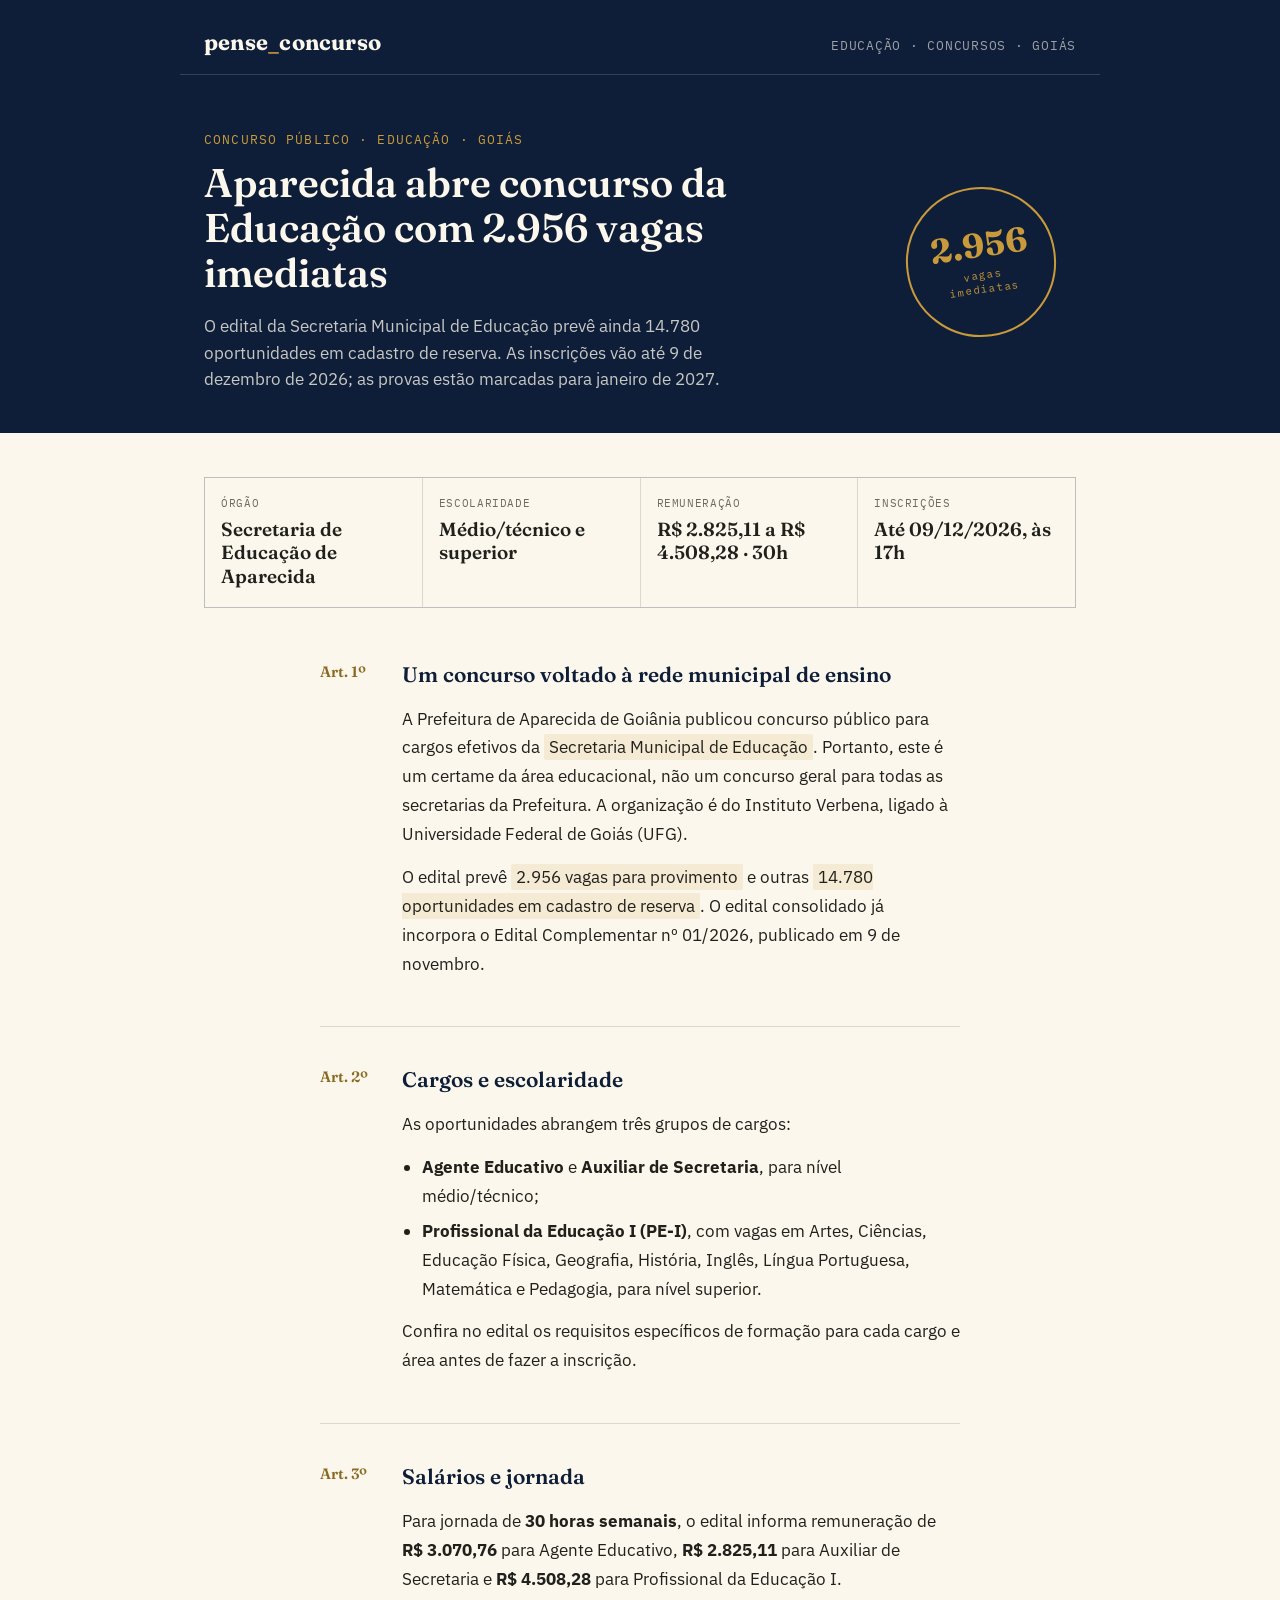
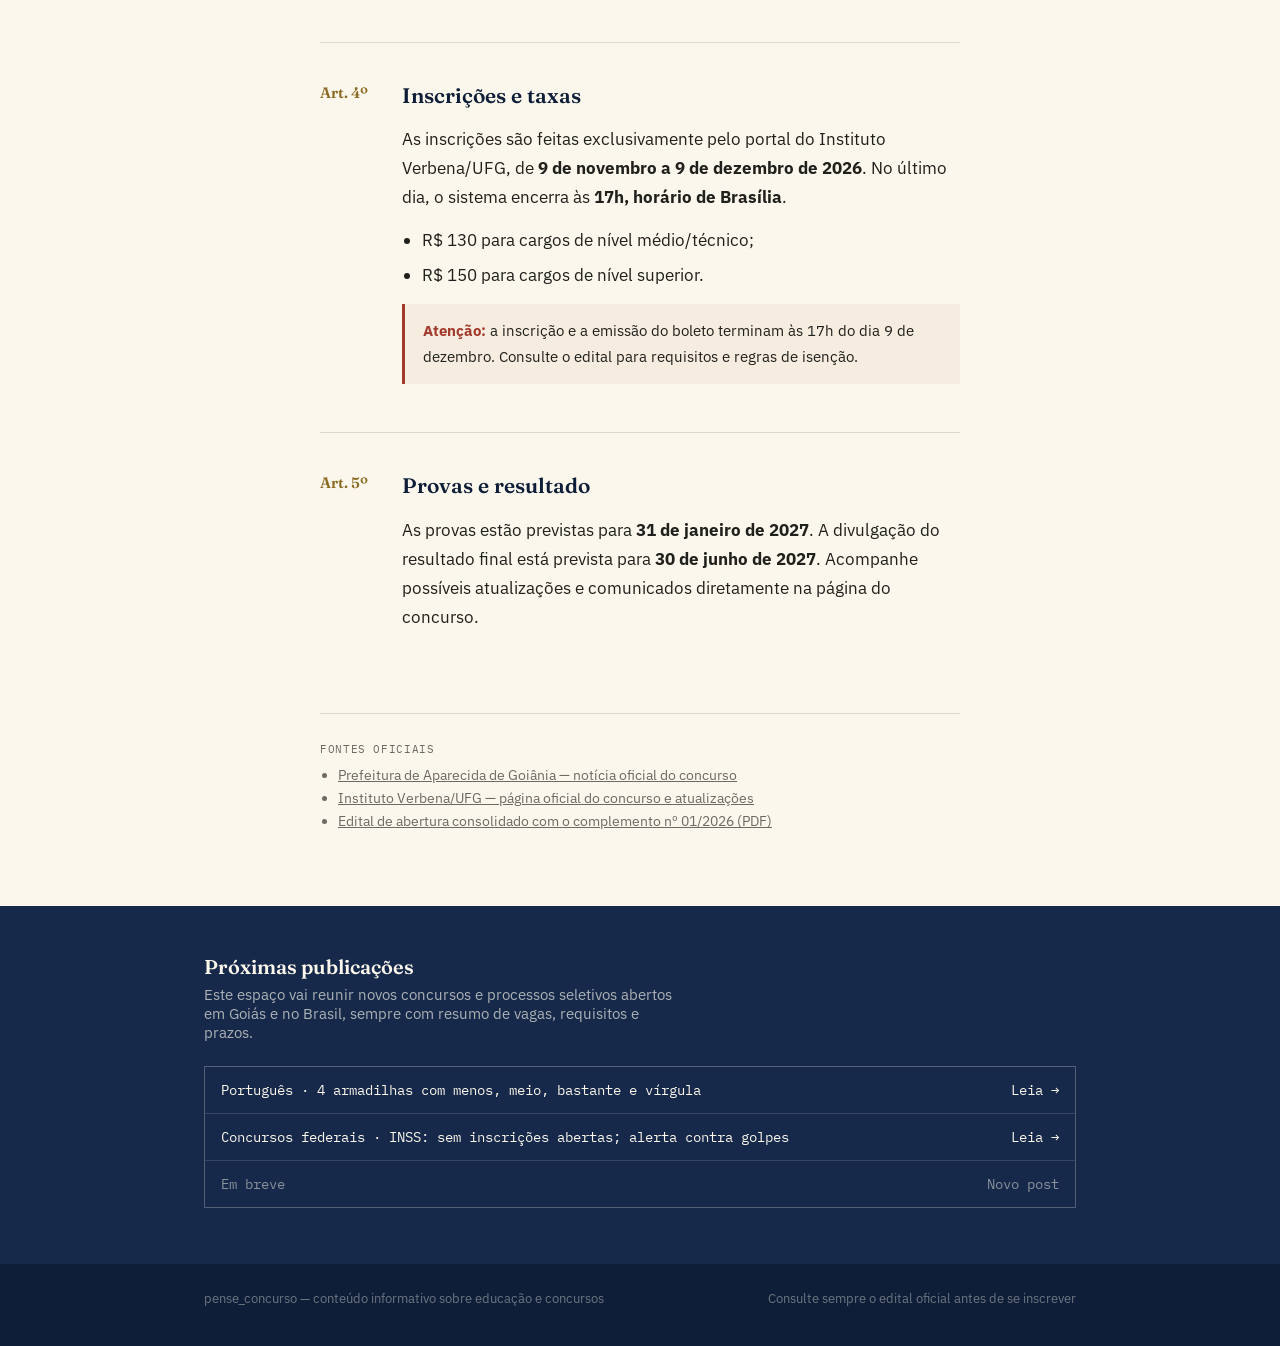
==== commit 45b4f7d5: "Update INSS contest status and scam warning" ====
--- a/index.html
+++ b/index.html
@@ -392,7 +392,7 @@
       <p>Este espaço vai reunir novos concursos e processos seletivos abertos em Goiás e no Brasil, sempre com resumo de vagas, requisitos e prazos.</p>
       <div class="ghost-list">
         <a class="ghost-row article-link" href="adverbios-concursos.html"><span>Português · 4 armadilhas com menos, meio, bastante e vírgula</span><span>Leia →</span></a>
-        <a class="ghost-row article-link" href="inss2026.html"><span>Concursos federais · INSS 2026: até 10 mil vagas previstas</span><span>Leia →</span></a>
+        <a class="ghost-row article-link" href="inss2026.html"><span>Concursos federais · INSS: sem inscrições abertas; alerta contra golpes</span><span>Leia →</span></a>
         <div class="ghost-row"><span>Em breve</span><span>Novo post</span></div>
       </div>
     </div>
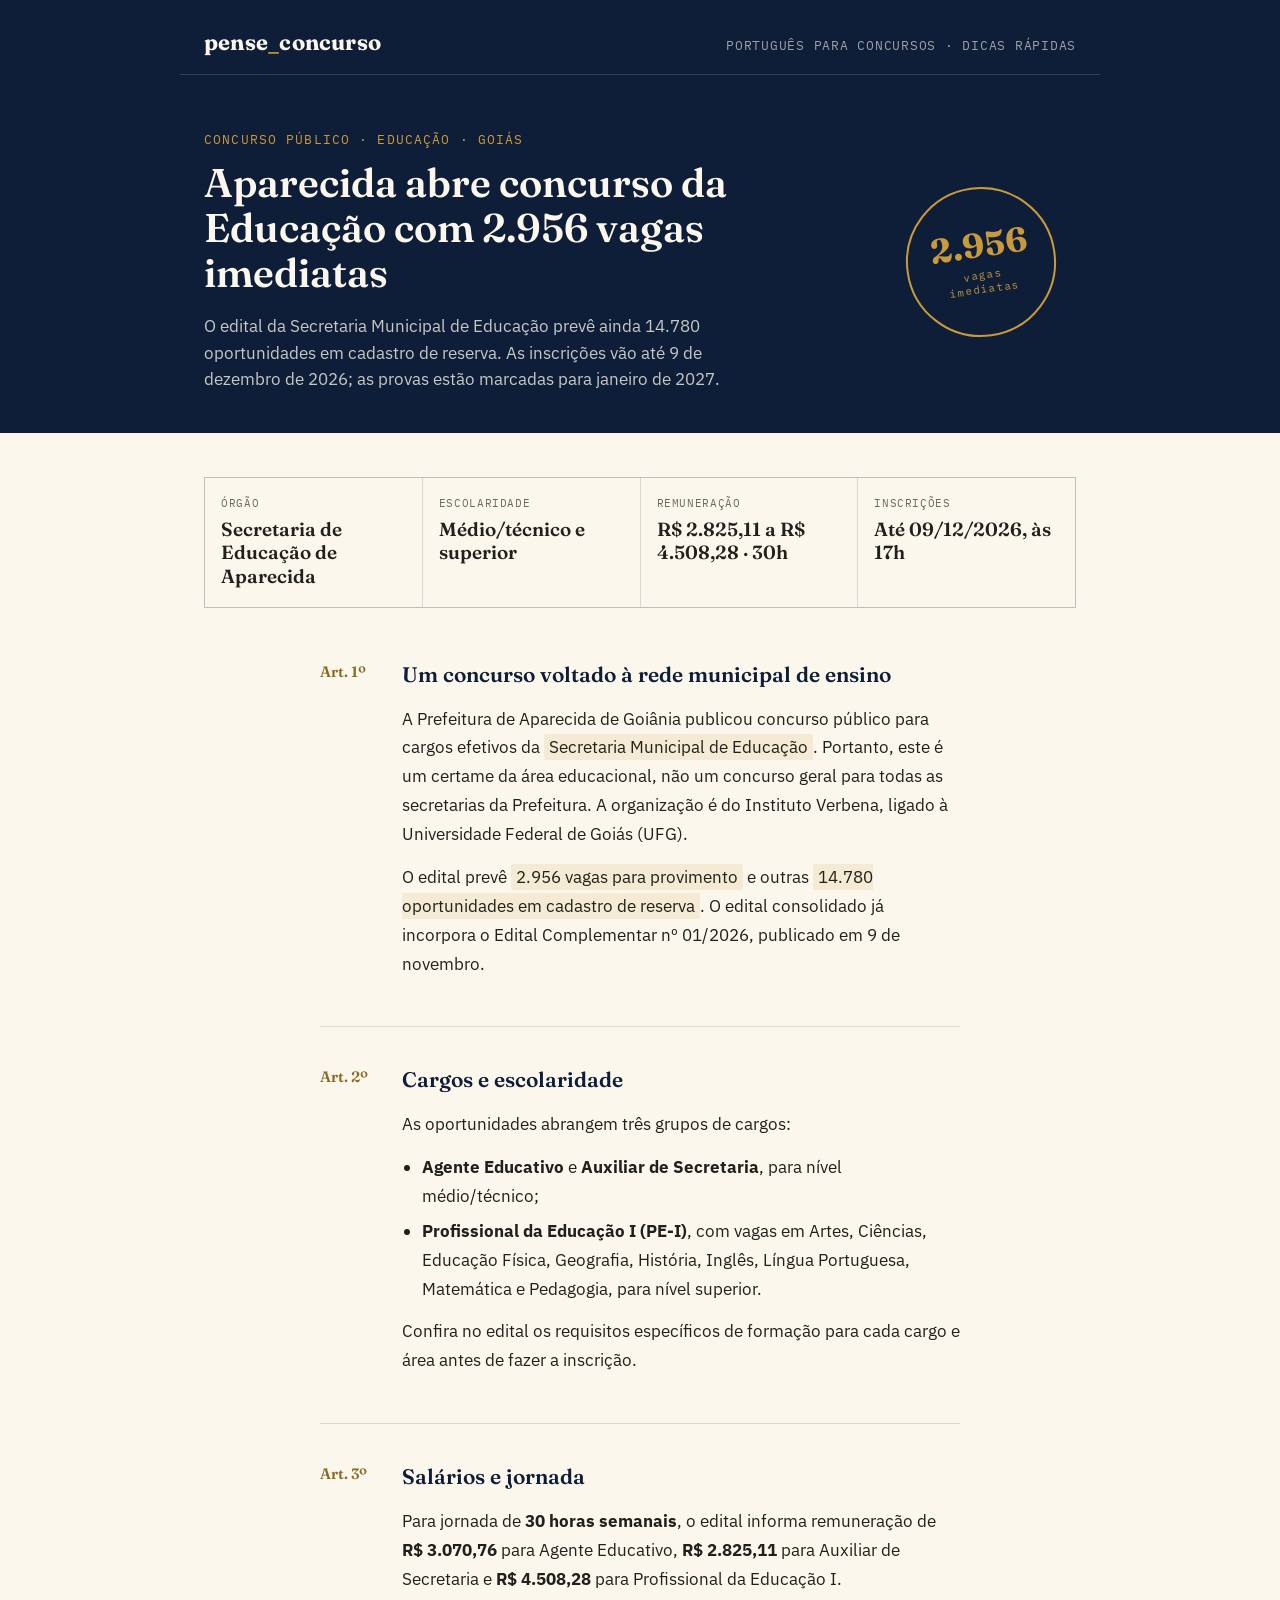
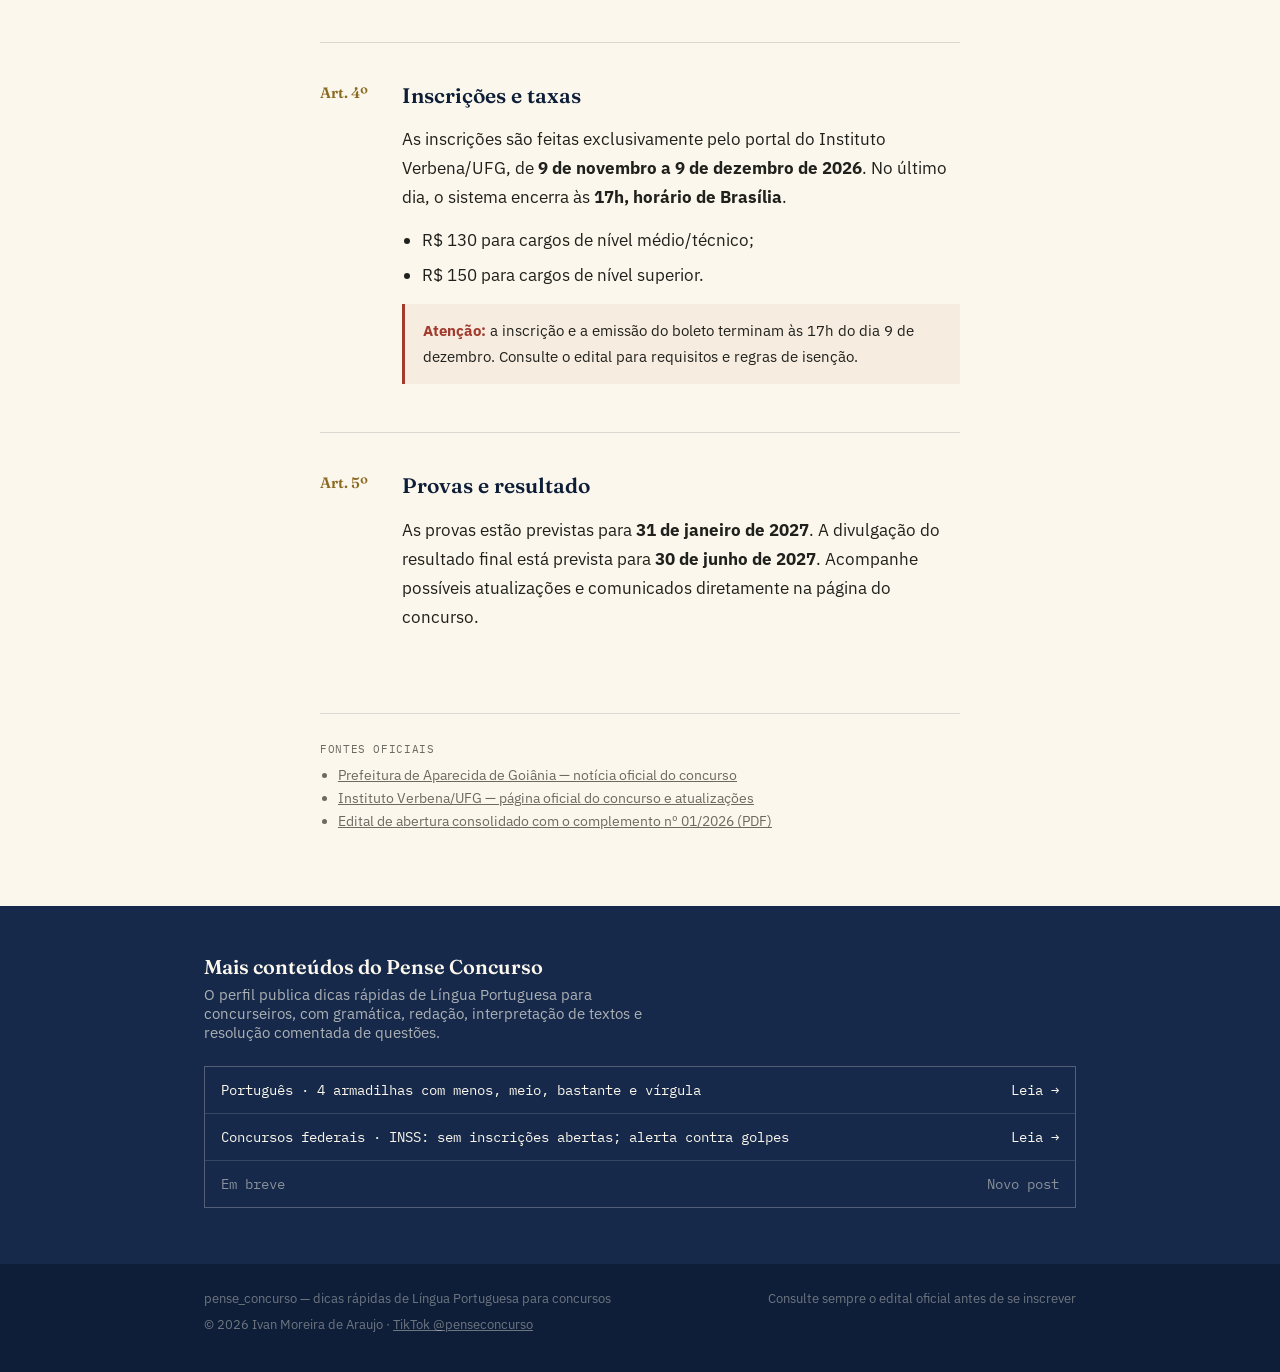
==== commit 4e43e9ed: "Clarify Pense Concurso Portuguese tips identity" ====
--- a/index.html
+++ b/index.html
@@ -3,8 +3,8 @@
 <head>
 <meta charset="UTF-8">
 <meta name="viewport" content="width=device-width, initial-scale=1.0">
-<title>Concurso da Educação de Aparecida de Goiânia: 2.956 vagas | Pense Concurso</title>
-<meta name="description" content="Veja vagas, cargos, salários, inscrições até 9 de dezembro de 2026 e datas das provas do concurso da Educação de Aparecida de Goiânia.">
+<title>Pense Concurso | Dicas rápidas de Português para concursos</title>
+<meta name="description" content="Perfil de dicas rápidas de Língua Portuguesa para concurseiros: gramática, redação, interpretação de textos e questões comentadas. Veja também informações sobre o concurso da Educação de Aparecida de Goiânia.">
 <link rel="preconnect" href="https://fonts.googleapis.com">
 <link rel="preconnect" href="https://fonts.gstatic.com" crossorigin>
 <link href="https://fonts.googleapis.com/css2?family=Fraunces:opsz,wght@9..144,500;9..144,600;9..144,700&family=IBM+Plex+Sans:wght@400;500;600&family=IBM+Plex+Mono:wght@500&display=swap" rel="stylesheet">
@@ -294,7 +294,7 @@
     <div>
       <div class="brand">pense<span>_</span>concurso</div>
     </div>
-    <div class="tagline">Educação · Concursos · Goiás</div>
+    <div class="tagline">Português para concursos · Dicas rápidas</div>
   </div>
 
   <div class="hero">
@@ -388,8 +388,8 @@
 
   <div class="upcoming">
     <div class="upcoming-inner">
-      <h3>Próximas publicações</h3>
-      <p>Este espaço vai reunir novos concursos e processos seletivos abertos em Goiás e no Brasil, sempre com resumo de vagas, requisitos e prazos.</p>
+      <h3>Mais conteúdos do Pense Concurso</h3>
+      <p>O perfil publica dicas rápidas de Língua Portuguesa para concurseiros, com gramática, redação, interpretação de textos e resolução comentada de questões.</p>
       <div class="ghost-list">
         <a class="ghost-row article-link" href="adverbios-concursos.html"><span>Português · 4 armadilhas com menos, meio, bastante e vírgula</span><span>Leia →</span></a>
         <a class="ghost-row article-link" href="inss2026.html"><span>Concursos federais · INSS: sem inscrições abertas; alerta contra golpes</span><span>Leia →</span></a>
@@ -399,8 +399,9 @@
   </div>
 
   <footer>
-    <span>pense_concurso — conteúdo informativo sobre educação e concursos</span>
+    <span>pense_concurso — dicas rápidas de Língua Portuguesa para concursos</span>
     <span>Consulte sempre o edital oficial antes de se inscrever</span>
+    <span>© 2026 Ivan Moreira de Araujo · <a href="https://www.tiktok.com/@penseconcurso" target="_blank" rel="noopener noreferrer">TikTok @penseconcurso</a></span>
   </footer>
 
 </body>
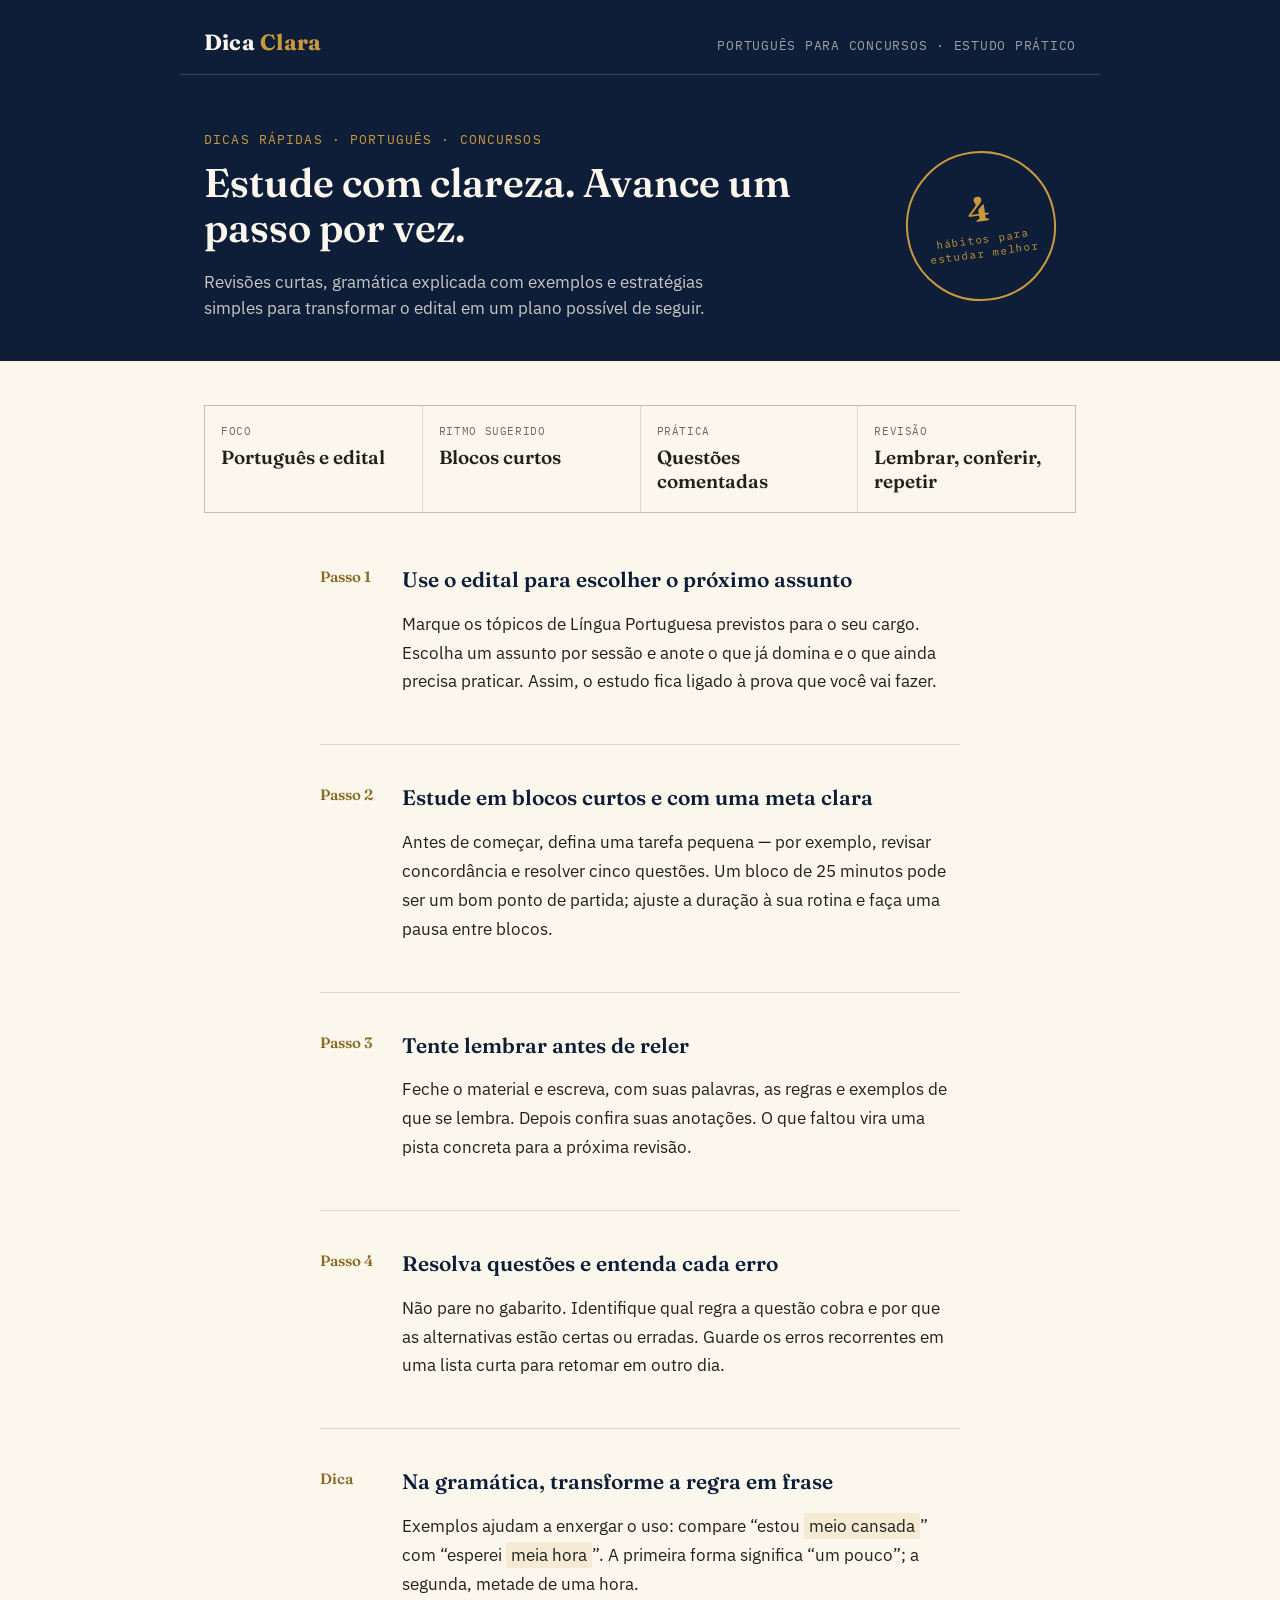
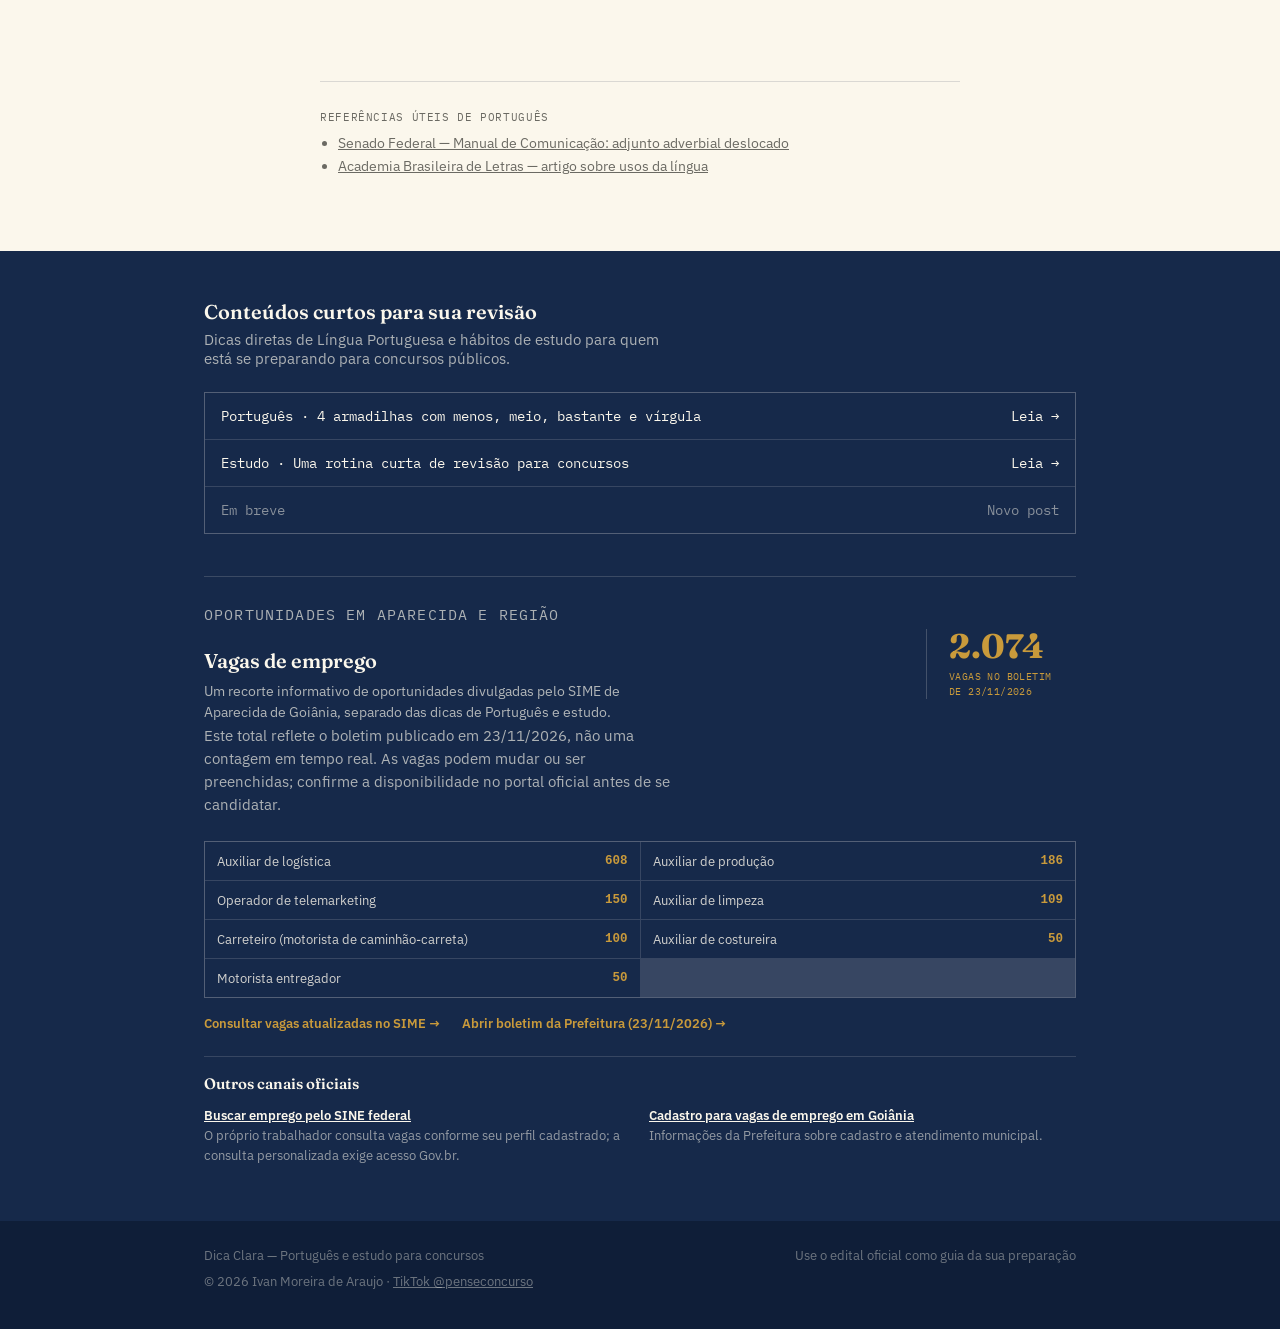
==== commit 597ebdda: "Publish approved Dica Clara refresh" ====
--- a/index.html
+++ b/index.html
@@ -3,406 +3,136 @@
 <head>
 <meta charset="UTF-8">
 <meta name="viewport" content="width=device-width, initial-scale=1.0">
-<title>Pense Concurso | Dicas rápidas de Português para concursos</title>
-<meta name="description" content="Perfil de dicas rápidas de Língua Portuguesa para concurseiros: gramática, redação, interpretação de textos e questões comentadas. Veja também informações sobre o concurso da Educação de Aparecida de Goiânia.">
+<title>Dica Clara | Português e estudo para concursos</title>
+<meta name="description" content="Dicas rápidas de Língua Portuguesa e estratégias simples de estudo para concursos públicos.">
 <link rel="preconnect" href="https://fonts.googleapis.com">
 <link rel="preconnect" href="https://fonts.gstatic.com" crossorigin>
 <link href="https://fonts.googleapis.com/css2?family=Fraunces:opsz,wght@9..144,500;9..144,600;9..144,700&family=IBM+Plex+Sans:wght@400;500;600&family=IBM+Plex+Mono:wght@500&display=swap" rel="stylesheet">
-<style>
-  :root{
-    --ink:#0F1E38;
-    --ink-light:#16294A;
-    --paper:#FBF7EC;
-    --paper-dim:#F1ECDC;
-    --gold:#C99A3B;
-    --gold-dark:#8A6A22;
-    --teal:#2F6F63;
-    --stamp:#A23B2E;
-    --text-dark:#20201C;
-    --text-muted:#6B6A63;
-    --rule: rgba(15,30,56,0.14);
-  }
-  *{box-sizing:border-box;}
-  body{
-    margin:0;
-    background:var(--ink);
-    color:var(--paper);
-    font-family:'IBM Plex Sans', sans-serif;
-  }
-  a{color:inherit;}
-
-  /* ---------- top bar ---------- */
-  .topbar{
-    max-width:920px;
-    margin:0 auto;
-    padding:28px 24px 18px;
-    display:flex;
-    align-items:baseline;
-    justify-content:space-between;
-    border-bottom:1px solid rgba(251,247,236,0.16);
-  }
-  .brand{
-    font-family:'Fraunces', serif;
-    font-weight:700;
-    font-size:22px;
-    letter-spacing:0.01em;
-  }
-  .brand span{color:var(--gold);}
-  .tagline{
-    font-size:12.5px;
-    color:rgba(251,247,236,0.6);
-    font-family:'IBM Plex Mono', monospace;
-    text-transform:uppercase;
-    letter-spacing:0.06em;
-  }
-
-  /* ---------- hero ---------- */
-  .hero{
-    max-width:920px;
-    margin:0 auto;
-    padding:56px 24px 40px;
-    display:grid;
-    grid-template-columns:1fr 170px;
-    gap:36px;
-    align-items:center;
-  }
-  .eyebrow{
-    font-family:'IBM Plex Mono', monospace;
-    font-size:12.5px;
-    letter-spacing:0.09em;
-    text-transform:uppercase;
-    color:var(--gold);
-    margin:0 0 14px;
-  }
-  h1{
-    font-family:'Fraunces', serif;
-    font-weight:600;
-    font-size:40px;
-    line-height:1.12;
-    margin:0 0 18px;
-    color:var(--paper);
-  }
-  .dek{
-    font-size:16.5px;
-    line-height:1.6;
-    color:rgba(251,247,236,0.78);
-    margin:0;
-    max-width:52ch;
-  }
-  .stamp{
-    width:150px;
-    height:150px;
-    border-radius:50%;
-    border:2.5px solid var(--gold);
-    display:flex;
-    flex-direction:column;
-    align-items:center;
-    justify-content:center;
-    transform:rotate(-8deg);
-    font-family:'IBM Plex Mono', monospace;
-    color:var(--gold);
-    text-align:center;
-    flex-shrink:0;
-  }
-  .stamp .num{
-    font-family:'Fraunces', serif;
-    font-weight:700;
-    font-size:34px;
-    line-height:1;
-  }
-  .stamp .lbl{
-    font-size:10.5px;
-    letter-spacing:0.08em;
-    margin-top:6px;
-  }
-
-  /* ---------- paper section ---------- */
-  .paper{
-    background:var(--paper);
-    color:var(--text-dark);
-  }
-  .paper-inner{
-    max-width:920px;
-    margin:0 auto;
-    padding:44px 24px 20px;
-  }
-
-  /* quick facts strip */
-  .facts{
-    display:grid;
-    grid-template-columns:repeat(4,1fr);
-    gap:1px;
-    background:var(--rule);
-    border:1px solid var(--rule);
-    margin-bottom:48px;
-  }
-  .fact{
-    background:var(--paper);
-    padding:18px 16px;
-  }
-  .fact .k{
-    font-family:'IBM Plex Mono', monospace;
-    font-size:10.5px;
-    letter-spacing:0.06em;
-    text-transform:uppercase;
-    color:var(--text-muted);
-    margin-bottom:8px;
-  }
-  .fact .v{
-    font-family:'Fraunces', serif;
-    font-weight:600;
-    font-size:19px;
-    line-height:1.25;
-  }
-
-  /* article body, gazette style */
-  .article{
-    max-width:640px;
-    margin:0 auto 8px;
-    font-size:16.5px;
-    line-height:1.75;
-  }
-  .article p{margin:0 0 22px;}
-  .clause{
-    display:grid;
-    grid-template-columns:64px 1fr;
-    gap:18px;
-    margin-bottom:34px;
-    padding-bottom:34px;
-    border-bottom:1px solid var(--rule);
-  }
-  .clause:last-child{border-bottom:none;}
-  .clause .art{
-    font-family:'Fraunces', serif;
-    font-weight:600;
-    font-size:15px;
-    color:var(--gold-dark);
-    padding-top:3px;
-  }
-  .clause h2{
-    font-family:'Fraunces', serif;
-    font-weight:600;
-    font-size:21px;
-    margin:0 0 12px;
-    color:var(--ink);
-  }
-  .clause p{margin:0 0 14px;}
-  .clause ul{margin:0 0 14px;padding-left:20px;}
-  .clause li{margin-bottom:6px;}
-  .highlight{
-    background:rgba(201,154,59,0.14);
-    padding:2px 5px;
-    border-radius:2px;
-  }
-  .callout{
-    border-left:3px solid var(--stamp);
-    background:rgba(162,59,46,0.06);
-    padding:14px 18px;
-    font-size:15px;
-    color:var(--text-dark);
-    margin:0 0 14px;
-  }
-  .callout b{color:var(--stamp);}
-
-  /* sources */
-  .sources{
-    max-width:640px;
-    margin:0 auto 56px;
-    padding-top:28px;
-    border-top:1px solid var(--rule);
-  }
-  .sources .k{
-    font-family:'IBM Plex Mono', monospace;
-    font-size:10.5px;
-    letter-spacing:0.06em;
-    text-transform:uppercase;
-    color:var(--text-muted);
-    margin-bottom:10px;
-  }
-  .sources ul{margin:0;padding-left:18px;font-size:13.5px;color:var(--text-muted);}
-  .sources li{margin-bottom:5px;}
-
-  /* upcoming */
-  .upcoming{
-    background:var(--ink-light);
-    color:var(--paper);
-  }
-  .upcoming-inner{
-    max-width:920px;
-    margin:0 auto;
-    padding:48px 24px 56px;
-  }
-  .upcoming h3{
-    font-family:'Fraunces', serif;
-    font-weight:600;
-    font-size:20px;
-    margin:0 0 6px;
-  }
-  .upcoming p{
-    font-size:14.5px;
-    color:rgba(251,247,236,0.66);
-    margin:0 0 24px;
-    max-width:52ch;
-  }
-  .ghost-list{
-    display:grid;
-    gap:1px;
-    background:rgba(251,247,236,0.14);
-    border:1px solid rgba(251,247,236,0.14);
-  }
-  .ghost-row{
-    background:var(--ink-light);
-    padding:14px 16px;
-    display:flex;
-    justify-content:space-between;
-    gap:12px;
-    font-size:13.5px;
-    color:rgba(251,247,236,0.5);
-    font-family:'IBM Plex Mono', monospace;
-  }
-  .ghost-row.article-link{color:var(--paper);text-decoration:none;}
-  .ghost-row.article-link span:first-child{min-width:0;}
-  .ghost-row.article-link:hover{color:var(--gold);}
-  .ghost-row.article-link:focus-visible{outline:2px solid var(--gold);outline-offset:3px;}
-
-  footer{
-    max-width:920px;
-    margin:0 auto;
-    padding:26px 24px 40px;
-    font-size:12.5px;
-    color:rgba(251,247,236,0.4);
-    display:flex;
-    justify-content:space-between;
-    flex-wrap:wrap;
-    gap:10px;
-  }
-
-  @media (max-width:640px){
-    .hero{grid-template-columns:1fr;}
-    .stamp{transform:rotate(-6deg);width:120px;height:120px;}
-    .stamp .num{font-size:26px;}
-    h1{font-size:30px;}
-    .facts{grid-template-columns:repeat(2,1fr);}
-    .clause{grid-template-columns:1fr;gap:6px;}
-  }
-</style>
-<!-- Cloudflare Web Analytics --><script type='module' src='https://static.cloudflareinsights.com/beacon.min.js' data-cf-beacon='{"token": "49c7e5d6283848708173839c3e692943"}'></script><!-- End Cloudflare Web Analytics -->
+<link rel="stylesheet" href="style.css">
 </head>
 <body>
-
   <div class="topbar">
-    <div>
-      <div class="brand">pense<span>_</span>concurso</div>
-    </div>
-    <div class="tagline">Português para concursos · Dicas rápidas</div>
+    <div><div class="brand">Dica<span> Clara</span></div></div>
+    <div class="tagline">Português para concursos · estudo prático</div>
   </div>
 
   <div class="hero">
     <div>
-      <p class="eyebrow">Concurso público · Educação · Goiás</p>
-      <h1>Aparecida abre concurso da Educação com 2.956 vagas imediatas</h1>
-      <p class="dek">O edital da Secretaria Municipal de Educação prevê ainda 14.780 oportunidades em cadastro de reserva. As inscrições vão até 9 de dezembro de 2026; as provas estão marcadas para janeiro de 2027.</p>
+      <p class="eyebrow">Dicas rápidas · Português · Concursos</p>
+      <h1>Estude com clareza. Avance um passo por vez.</h1>
+      <p class="dek">Revisões curtas, gramática explicada com exemplos e estratégias simples para transformar o edital em um plano possível de seguir.</p>
     </div>
     <div class="stamp">
-      <div class="num">2.956</div>
-      <div class="lbl">vagas<br>imediatas</div>
+      <div class="num">4</div>
+      <div class="lbl">hábitos para<br>estudar melhor</div>
     </div>
   </div>
 
   <div class="paper">
     <div class="paper-inner">
-
       <div class="facts">
-        <div class="fact"><div class="k">Órgão</div><div class="v">Secretaria de Educação de Aparecida</div></div>
-        <div class="fact"><div class="k">Escolaridade</div><div class="v">Médio/técnico e superior</div></div>
-        <div class="fact"><div class="k">Remuneração</div><div class="v">R$ 2.825,11 a R$ 4.508,28 · 30h</div></div>
-        <div class="fact"><div class="k">Inscrições</div><div class="v">Até 09/12/2026, às 17h</div></div>
+        <div class="fact"><div class="k">Foco</div><div class="v">Português e edital</div></div>
+        <div class="fact"><div class="k">Ritmo sugerido</div><div class="v">Blocos curtos</div></div>
+        <div class="fact"><div class="k">Prática</div><div class="v">Questões comentadas</div></div>
+        <div class="fact"><div class="k">Revisão</div><div class="v">Lembrar, conferir, repetir</div></div>
       </div>
 
       <div class="article">
-
         <div class="clause">
-          <div class="art">Art. 1º</div>
+          <div class="art">Passo 1</div>
           <div>
-            <h2>Um concurso voltado à rede municipal de ensino</h2>
-            <p>A Prefeitura de Aparecida de Goiânia publicou concurso público para cargos efetivos da <span class="highlight">Secretaria Municipal de Educação</span>. Portanto, este é um certame da área educacional, não um concurso geral para todas as secretarias da Prefeitura. A organização é do Instituto Verbena, ligado à Universidade Federal de Goiás (UFG).</p>
-            <p>O edital prevê <span class="highlight">2.956 vagas para provimento</span> e outras <span class="highlight">14.780 oportunidades em cadastro de reserva</span>. O edital consolidado já incorpora o Edital Complementar nº 01/2026, publicado em 9 de novembro.</p>
+            <h2>Use o edital para escolher o próximo assunto</h2>
+            <p>Marque os tópicos de Língua Portuguesa previstos para o seu cargo. Escolha um assunto por sessão e anote o que já domina e o que ainda precisa praticar. Assim, o estudo fica ligado à prova que você vai fazer.</p>
           </div>
         </div>
-
         <div class="clause">
-          <div class="art">Art. 2º</div>
+          <div class="art">Passo 2</div>
           <div>
-            <h2>Cargos e escolaridade</h2>
-            <p>As oportunidades abrangem três grupos de cargos:</p>
-            <ul>
-              <li><b>Agente Educativo</b> e <b>Auxiliar de Secretaria</b>, para nível médio/técnico;</li>
-              <li><b>Profissional da Educação I (PE-I)</b>, com vagas em Artes, Ciências, Educação Física, Geografia, História, Inglês, Língua Portuguesa, Matemática e Pedagogia, para nível superior.</li>
-            </ul>
-            <p>Confira no edital os requisitos específicos de formação para cada cargo e área antes de fazer a inscrição.</p>
+            <h2>Estude em blocos curtos e com uma meta clara</h2>
+            <p>Antes de começar, defina uma tarefa pequena — por exemplo, revisar concordância e resolver cinco questões. Um bloco de 25 minutos pode ser um bom ponto de partida; ajuste a duração à sua rotina e faça uma pausa entre blocos.</p>
           </div>
         </div>
-
         <div class="clause">
-          <div class="art">Art. 3º</div>
+          <div class="art">Passo 3</div>
           <div>
-            <h2>Salários e jornada</h2>
-            <p>Para jornada de <b>30 horas semanais</b>, o edital informa remuneração de <b>R$ 3.070,76</b> para Agente Educativo, <b>R$ 2.825,11</b> para Auxiliar de Secretaria e <b>R$ 4.508,28</b> para Profissional da Educação I.</p>
+            <h2>Tente lembrar antes de reler</h2>
+            <p>Feche o material e escreva, com suas palavras, as regras e exemplos de que se lembra. Depois confira suas anotações. O que faltou vira uma pista concreta para a próxima revisão.</p>
           </div>
         </div>
-
         <div class="clause">
-          <div class="art">Art. 4º</div>
+          <div class="art">Passo 4</div>
           <div>
-            <h2>Inscrições e taxas</h2>
-            <p>As inscrições são feitas exclusivamente pelo portal do Instituto Verbena/UFG, de <b>9 de novembro a 9 de dezembro de 2026</b>. No último dia, o sistema encerra às <b>17h, horário de Brasília</b>.</p>
-            <ul>
-              <li>R$ 130 para cargos de nível médio/técnico;</li>
-              <li>R$ 150 para cargos de nível superior.</li>
-            </ul>
-            <div class="callout"><b>Atenção:</b> a inscrição e a emissão do boleto terminam às 17h do dia 9 de dezembro. Consulte o edital para requisitos e regras de isenção.</div>
+            <h2>Resolva questões e entenda cada erro</h2>
+            <p>Não pare no gabarito. Identifique qual regra a questão cobra e por que as alternativas estão certas ou erradas. Guarde os erros recorrentes em uma lista curta para retomar em outro dia.</p>
           </div>
         </div>
-
         <div class="clause">
-          <div class="art">Art. 5º</div>
+          <div class="art">Dica</div>
           <div>
-            <h2>Provas e resultado</h2>
-            <p>As provas estão previstas para <b>31 de janeiro de 2027</b>. A divulgação do resultado final está prevista para <b>30 de junho de 2027</b>. Acompanhe possíveis atualizações e comunicados diretamente na página do concurso.</p>
+            <h2>Na gramática, transforme a regra em frase</h2>
+            <p>Exemplos ajudam a enxergar o uso: compare “estou <span class="highlight">meio cansada</span>” com “esperei <span class="highlight">meia hora</span>”. A primeira forma significa “um pouco”; a segunda, metade de uma hora.</p>
           </div>
         </div>
-
       </div>
 
       <div class="sources">
-        <div class="k">Fontes oficiais</div>
+        <div class="k">Referências úteis de Português</div>
         <ul>
-          <li><a href="https://aparecida.go.gov.br/publicado-edital-do-concurso-da-educacao-de-aparecida-de-goiania" target="_blank" rel="noopener noreferrer">Prefeitura de Aparecida de Goiânia — notícia oficial do concurso</a></li>
-          <li><a href="https://sistemas.institutoverbena.ufg.br/2026/concurso-prefeitura-aparecida-de-goiania-educacao/" target="_blank" rel="noopener noreferrer">Instituto Verbena/UFG — página oficial do concurso e atualizações</a></li>
-          <li><a href="https://sistemas.institutoverbena.ufg.br/2026/concurso-prefeitura-aparecida-de-goiania-educacao/sistema/arquivos/editais/Edital_Consolidado_Concurso_P%C3%BAblico_da_Secretaria_de_Educa%C3%A7%C3%A3o_da_Prefeitura_Municipal_de_Aparecida_de_Goi%C3%A2nia-GO.pdf" target="_blank" rel="noopener noreferrer">Edital de abertura consolidado com o complemento nº 01/2026 (PDF)</a></li>
+          <li><a href="https://www12.senado.leg.br/manualdecomunicacao/estilos/adjunto-adverbial-deslocado" target="_blank" rel="noopener noreferrer">Senado Federal — Manual de Comunicação: adjunto adverbial deslocado</a></li>
+          <li><a href="https://www.academia.org.br/artigos/vamos-falar-serio" target="_blank" rel="noopener noreferrer">Academia Brasileira de Letras — artigo sobre usos da língua</a></li>
         </ul>
       </div>
-
     </div>
   </div>
 
   <div class="upcoming">
     <div class="upcoming-inner">
-      <h3>Mais conteúdos do Pense Concurso</h3>
-      <p>O perfil publica dicas rápidas de Língua Portuguesa para concurseiros, com gramática, redação, interpretação de textos e resolução comentada de questões.</p>
+      <h3>Conteúdos curtos para sua revisão</h3>
+      <p>Dicas diretas de Língua Portuguesa e hábitos de estudo para quem está se preparando para concursos públicos.</p>
       <div class="ghost-list">
         <a class="ghost-row article-link" href="adverbios-concursos.html"><span>Português · 4 armadilhas com menos, meio, bastante e vírgula</span><span>Leia →</span></a>
-        <a class="ghost-row article-link" href="inss2026.html"><span>Concursos federais · INSS: sem inscrições abertas; alerta contra golpes</span><span>Leia →</span></a>
+        <a class="ghost-row article-link" href="estudo-concursos.html"><span>Estudo · Uma rotina curta de revisão para concursos</span><span>Leia →</span></a>
         <div class="ghost-row"><span>Em breve</span><span>Novo post</span></div>
       </div>
+
+      <section class="jobs" aria-labelledby="jobs-title">
+        <div class="jobs-head">
+          <div>
+            <p class="jobs-k">Oportunidades em Aparecida e região</p>
+            <h3 id="jobs-title">Vagas de emprego</h3>
+            <p class="jobs-intro">Um recorte informativo de oportunidades divulgadas pelo SIME de Aparecida de Goiânia, separado das dicas de Português e estudo.</p>
+          </div>
+          <div class="jobs-count"><strong>2.074</strong><span>vagas no boletim<br>de 23/11/2026</span></div>
+        </div>
+        <p class="jobs-update">Este total reflete o boletim publicado em 23/11/2026, não uma contagem em tempo real. As vagas podem mudar ou ser preenchidas; confirme a disponibilidade no portal oficial antes de se candidatar.</p>
+        <ul class="jobs-roles" aria-label="Destaques do boletim de 23 de novembro de 2026">
+          <li><span>Auxiliar de logística</span><strong>608</strong></li>
+          <li><span>Auxiliar de produção</span><strong>186</strong></li>
+          <li><span>Operador de telemarketing</span><strong>150</strong></li>
+          <li><span>Auxiliar de limpeza</span><strong>109</strong></li>
+          <li><span>Carreteiro (motorista de caminhão-carreta)</span><strong>100</strong></li>
+          <li><span>Auxiliar de costureira</span><strong>50</strong></li>
+          <li><span>Motorista entregador</span><strong>50</strong></li>
+        </ul>
+        <div class="jobs-actions">
+          <a href="https://trabalho.aparecida.go.gov.br" target="_blank" rel="noopener noreferrer">Consultar vagas atualizadas no SIME →</a>
+          <a href="https://aparecida.go.gov.br/empresas-de-aparecida-ofertam-mais-de-2-mil-vagas-de-emprego-nesta-semana-pelo-sime" target="_blank" rel="noopener noreferrer">Abrir boletim da Prefeitura (23/11/2026) →</a>
+        </div>
+        <div class="jobs-sine">
+          <h4>Outros canais oficiais</h4>
+          <div class="jobs-links">
+            <p><a href="https://www.gov.br/pt-br/servicos/buscar-emprego-no-sistema-nacional-de-emprego-sine" target="_blank" rel="noopener noreferrer">Buscar emprego pelo SINE federal</a><br><span>O próprio trabalhador consulta vagas conforme seu perfil cadastrado; a consulta personalizada exige acesso Gov.br.</span></p>
+            <p><a href="https://www.goiania.go.gov.br/sing_servicos/cadastro-para-vagas-de-emprego/" target="_blank" rel="noopener noreferrer">Cadastro para vagas de emprego em Goiânia</a><br><span>Informações da Prefeitura sobre cadastro e atendimento municipal.</span></p>
+          </div>
+        </div>
+      </section>
     </div>
   </div>
 
   <footer>
-    <span>pense_concurso — dicas rápidas de Língua Portuguesa para concursos</span>
-    <span>Consulte sempre o edital oficial antes de se inscrever</span>
+    <span>Dica Clara — Português e estudo para concursos</span>
+    <span>Use o edital oficial como guia da sua preparação</span>
     <span>© 2026 Ivan Moreira de Araujo · <a href="https://www.tiktok.com/@penseconcurso" target="_blank" rel="noopener noreferrer">TikTok @penseconcurso</a></span>
   </footer>
-
 </body>
 </html>
--- a/style.css
+++ b/style.css
@@ -0,0 +1,397 @@
+:root{
+    --ink:#0F1E38;
+    --ink-light:#16294A;
+    --paper:#FBF7EC;
+    --paper-dim:#F1ECDC;
+    --gold:#C99A3B;
+    --gold-dark:#8A6A22;
+    --teal:#2F6F63;
+    --stamp:#A23B2E;
+    --text-dark:#20201C;
+    --text-muted:#6B6A63;
+    --rule: rgba(15,30,56,0.14);
+  }
+  *{box-sizing:border-box;}
+  body{
+    margin:0;
+    background:var(--ink);
+    color:var(--paper);
+    font-family:'IBM Plex Sans', sans-serif;
+  }
+  a{color:inherit;}
+
+  /* ---------- top bar ---------- */
+  .topbar{
+    max-width:920px;
+    margin:0 auto;
+    padding:28px 24px 18px;
+    display:flex;
+    align-items:baseline;
+    justify-content:space-between;
+    border-bottom:1px solid rgba(251,247,236,0.16);
+  }
+  .brand{
+    font-family:'Fraunces', serif;
+    font-weight:700;
+    font-size:22px;
+    letter-spacing:0.01em;
+  }
+  .brand span{color:var(--gold);}
+  .tagline{
+    font-size:12.5px;
+    color:rgba(251,247,236,0.6);
+    font-family:'IBM Plex Mono', monospace;
+    text-transform:uppercase;
+    letter-spacing:0.06em;
+  }
+
+  /* ---------- hero ---------- */
+  .hero{
+    max-width:920px;
+    margin:0 auto;
+    padding:56px 24px 40px;
+    display:grid;
+    grid-template-columns:1fr 170px;
+    gap:36px;
+    align-items:center;
+  }
+  .eyebrow{
+    font-family:'IBM Plex Mono', monospace;
+    font-size:12.5px;
+    letter-spacing:0.09em;
+    text-transform:uppercase;
+    color:var(--gold);
+    margin:0 0 14px;
+  }
+  h1{
+    font-family:'Fraunces', serif;
+    font-weight:600;
+    font-size:40px;
+    line-height:1.12;
+    margin:0 0 18px;
+    color:var(--paper);
+  }
+  .dek{
+    font-size:16.5px;
+    line-height:1.6;
+    color:rgba(251,247,236,0.78);
+    margin:0;
+    max-width:52ch;
+  }
+  .stamp{
+    width:150px;
+    height:150px;
+    border-radius:50%;
+    border:2.5px solid var(--gold);
+    display:flex;
+    flex-direction:column;
+    align-items:center;
+    justify-content:center;
+    transform:rotate(-8deg);
+    font-family:'IBM Plex Mono', monospace;
+    color:var(--gold);
+    text-align:center;
+    flex-shrink:0;
+  }
+  .stamp .num{
+    font-family:'Fraunces', serif;
+    font-weight:700;
+    font-size:34px;
+    line-height:1;
+  }
+  .stamp .lbl{
+    font-size:10.5px;
+    letter-spacing:0.08em;
+    margin-top:6px;
+  }
+
+  /* ---------- paper section ---------- */
+  .paper{
+    background:var(--paper);
+    color:var(--text-dark);
+  }
+  .paper-inner{
+    max-width:920px;
+    margin:0 auto;
+    padding:44px 24px 20px;
+  }
+
+  /* quick facts strip */
+  .facts{
+    display:grid;
+    grid-template-columns:repeat(4,1fr);
+    gap:1px;
+    background:var(--rule);
+    border:1px solid var(--rule);
+    margin-bottom:48px;
+  }
+  .fact{
+    background:var(--paper);
+    padding:18px 16px;
+  }
+  .fact .k{
+    font-family:'IBM Plex Mono', monospace;
+    font-size:10.5px;
+    letter-spacing:0.06em;
+    text-transform:uppercase;
+    color:var(--text-muted);
+    margin-bottom:8px;
+  }
+  .fact .v{
+    font-family:'Fraunces', serif;
+    font-weight:600;
+    font-size:19px;
+    line-height:1.25;
+  }
+
+  /* article body, gazette style */
+  .article{
+    max-width:640px;
+    margin:0 auto 8px;
+    font-size:16.5px;
+    line-height:1.75;
+  }
+  .article p{margin:0 0 22px;}
+  .clause{
+    display:grid;
+    grid-template-columns:64px 1fr;
+    gap:18px;
+    margin-bottom:34px;
+    padding-bottom:34px;
+    border-bottom:1px solid var(--rule);
+  }
+  .clause:last-child{border-bottom:none;}
+  .clause .art{
+    font-family:'Fraunces', serif;
+    font-weight:600;
+    font-size:15px;
+    color:var(--gold-dark);
+    padding-top:3px;
+  }
+  .clause h2{
+    font-family:'Fraunces', serif;
+    font-weight:600;
+    font-size:21px;
+    margin:0 0 12px;
+    color:var(--ink);
+  }
+  .clause p{margin:0 0 14px;}
+  .clause ul{margin:0 0 14px;padding-left:20px;}
+  .clause li{margin-bottom:6px;}
+  .highlight{
+    background:rgba(201,154,59,0.14);
+    padding:2px 5px;
+    border-radius:2px;
+  }
+  .callout{
+    border-left:3px solid var(--stamp);
+    background:rgba(162,59,46,0.06);
+    padding:14px 18px;
+    font-size:15px;
+    color:var(--text-dark);
+    margin:0 0 14px;
+  }
+  .callout b{color:var(--stamp);}
+
+  /* sources */
+  .sources{
+    max-width:640px;
+    margin:0 auto 56px;
+    padding-top:28px;
+    border-top:1px solid var(--rule);
+  }
+  .sources .k{
+    font-family:'IBM Plex Mono', monospace;
+    font-size:10.5px;
+    letter-spacing:0.06em;
+    text-transform:uppercase;
+    color:var(--text-muted);
+    margin-bottom:10px;
+  }
+  .sources ul{margin:0;padding-left:18px;font-size:13.5px;color:var(--text-muted);}
+  .sources li{margin-bottom:5px;}
+
+  /* upcoming */
+  .upcoming{
+    background:var(--ink-light);
+    color:var(--paper);
+  }
+  .upcoming-inner{
+    max-width:920px;
+    margin:0 auto;
+    padding:48px 24px 56px;
+  }
+  .upcoming h3{
+    font-family:'Fraunces', serif;
+    font-weight:600;
+    font-size:20px;
+    margin:0 0 6px;
+  }
+  .upcoming p{
+    font-size:14.5px;
+    color:rgba(251,247,236,0.66);
+    margin:0 0 24px;
+    max-width:52ch;
+  }
+  .ghost-list{
+    display:grid;
+    gap:1px;
+    background:rgba(251,247,236,0.14);
+    border:1px solid rgba(251,247,236,0.14);
+  }
+  .ghost-row{
+    background:var(--ink-light);
+    padding:14px 16px;
+    display:flex;
+    justify-content:space-between;
+    gap:12px;
+    font-size:13.5px;
+    color:rgba(251,247,236,0.5);
+    font-family:'IBM Plex Mono', monospace;
+  }
+  .ghost-row.article-link{color:var(--paper);text-decoration:none;}
+  .ghost-row.article-link span:first-child{min-width:0;}
+  .ghost-row.article-link:hover{color:var(--gold);}
+  .ghost-row.article-link:focus-visible{outline:2px solid var(--gold);outline-offset:3px;}
+
+  footer{
+    max-width:920px;
+    margin:0 auto;
+    padding:26px 24px 40px;
+    font-size:12.5px;
+    color:rgba(251,247,236,0.4);
+    display:flex;
+    justify-content:space-between;
+    flex-wrap:wrap;
+    gap:10px;
+  }
+
+  /* modest, separate job-vacancy information */
+  .jobs{
+    margin-top:42px;
+    padding-top:28px;
+    border-top:1px solid rgba(251,247,236,0.16);
+  }
+  .jobs-head{
+    display:grid;
+    grid-template-columns:1fr 150px;
+    gap:24px;
+    align-items:center;
+  }
+  .jobs-k{
+    font-family:'IBM Plex Mono', monospace;
+    font-size:10.5px;
+    letter-spacing:0.08em;
+    text-transform:uppercase;
+    color:var(--gold);
+    margin:0 0 8px;
+  }
+  .jobs h3{margin:0 0 8px;}
+  .upcoming .jobs-intro{
+    margin:0;
+    font-size:13.5px;
+    line-height:1.6;
+    color:rgba(251,247,236,0.68);
+  }
+  .jobs-count{
+    border-left:1px solid rgba(251,247,236,0.2);
+    padding-left:22px;
+    color:var(--gold);
+  }
+  .jobs-count strong{
+    display:block;
+    font-family:'Fraunces', serif;
+    font-size:34px;
+    line-height:1;
+  }
+  .jobs-count span{
+    display:block;
+    margin-top:6px;
+    font-family:'IBM Plex Mono', monospace;
+    font-size:10px;
+    line-height:1.5;
+    letter-spacing:0.04em;
+    text-transform:uppercase;
+  }
+  .jobs-update{
+    max-width:78ch;
+    margin:18px 0 14px;
+    font-size:12.5px;
+    line-height:1.6;
+    color:rgba(251,247,236,0.6);
+  }
+  .jobs-roles{
+    display:grid;
+    grid-template-columns:repeat(2,1fr);
+    gap:1px;
+    margin:0;
+    padding:0;
+    list-style:none;
+    background:rgba(251,247,236,0.14);
+    border:1px solid rgba(251,247,236,0.14);
+  }
+  .jobs-roles li{
+    display:flex;
+    justify-content:space-between;
+    gap:12px;
+    padding:10px 12px;
+    background:var(--ink-light);
+    font-size:12.5px;
+    line-height:1.45;
+    color:rgba(251,247,236,0.82);
+  }
+  .jobs-roles strong{
+    flex-shrink:0;
+    color:var(--gold);
+    font-family:'IBM Plex Mono', monospace;
+  }
+  .jobs-actions{
+    display:flex;
+    flex-wrap:wrap;
+    gap:10px 22px;
+    margin:17px 0 24px;
+  }
+  .jobs-actions a{
+    color:var(--gold);
+    font-size:13px;
+    font-weight:600;
+    text-decoration:none;
+  }
+  .jobs-actions a:hover{text-decoration:underline;}
+  .jobs-sine{
+    border-top:1px solid rgba(251,247,236,0.14);
+    padding-top:17px;
+  }
+  .jobs-sine h4{
+    font-family:'Fraunces', serif;
+    font-size:15px;
+    font-weight:600;
+    margin:0 0 12px;
+  }
+  .jobs-links{
+    display:grid;
+    grid-template-columns:repeat(2,1fr);
+    gap:18px;
+  }
+  .jobs-links p{
+    margin:0;
+    font-size:12.5px;
+    line-height:1.6;
+    color:rgba(251,247,236,0.62);
+  }
+  .jobs-links a{color:var(--paper);font-weight:600;}
+  .jobs-links span{color:rgba(251,247,236,0.55);}
+
+  @media (max-width:640px){
+    .hero{grid-template-columns:1fr;}
+    .stamp{transform:rotate(-6deg);width:120px;height:120px;}
+    .stamp .num{font-size:26px;}
+    h1{font-size:30px;}
+    .facts{grid-template-columns:repeat(2,1fr);}
+    .clause{grid-template-columns:1fr;gap:6px;}
+    .jobs-head{grid-template-columns:1fr;gap:16px;}
+    .jobs-count{display:flex;align-items:baseline;gap:12px;border-left:0;padding-left:0;}
+    .jobs-count strong{font-size:28px;}
+    .jobs-count span{margin-top:0;}
+    .jobs-roles,.jobs-links{grid-template-columns:1fr;}
+  }
